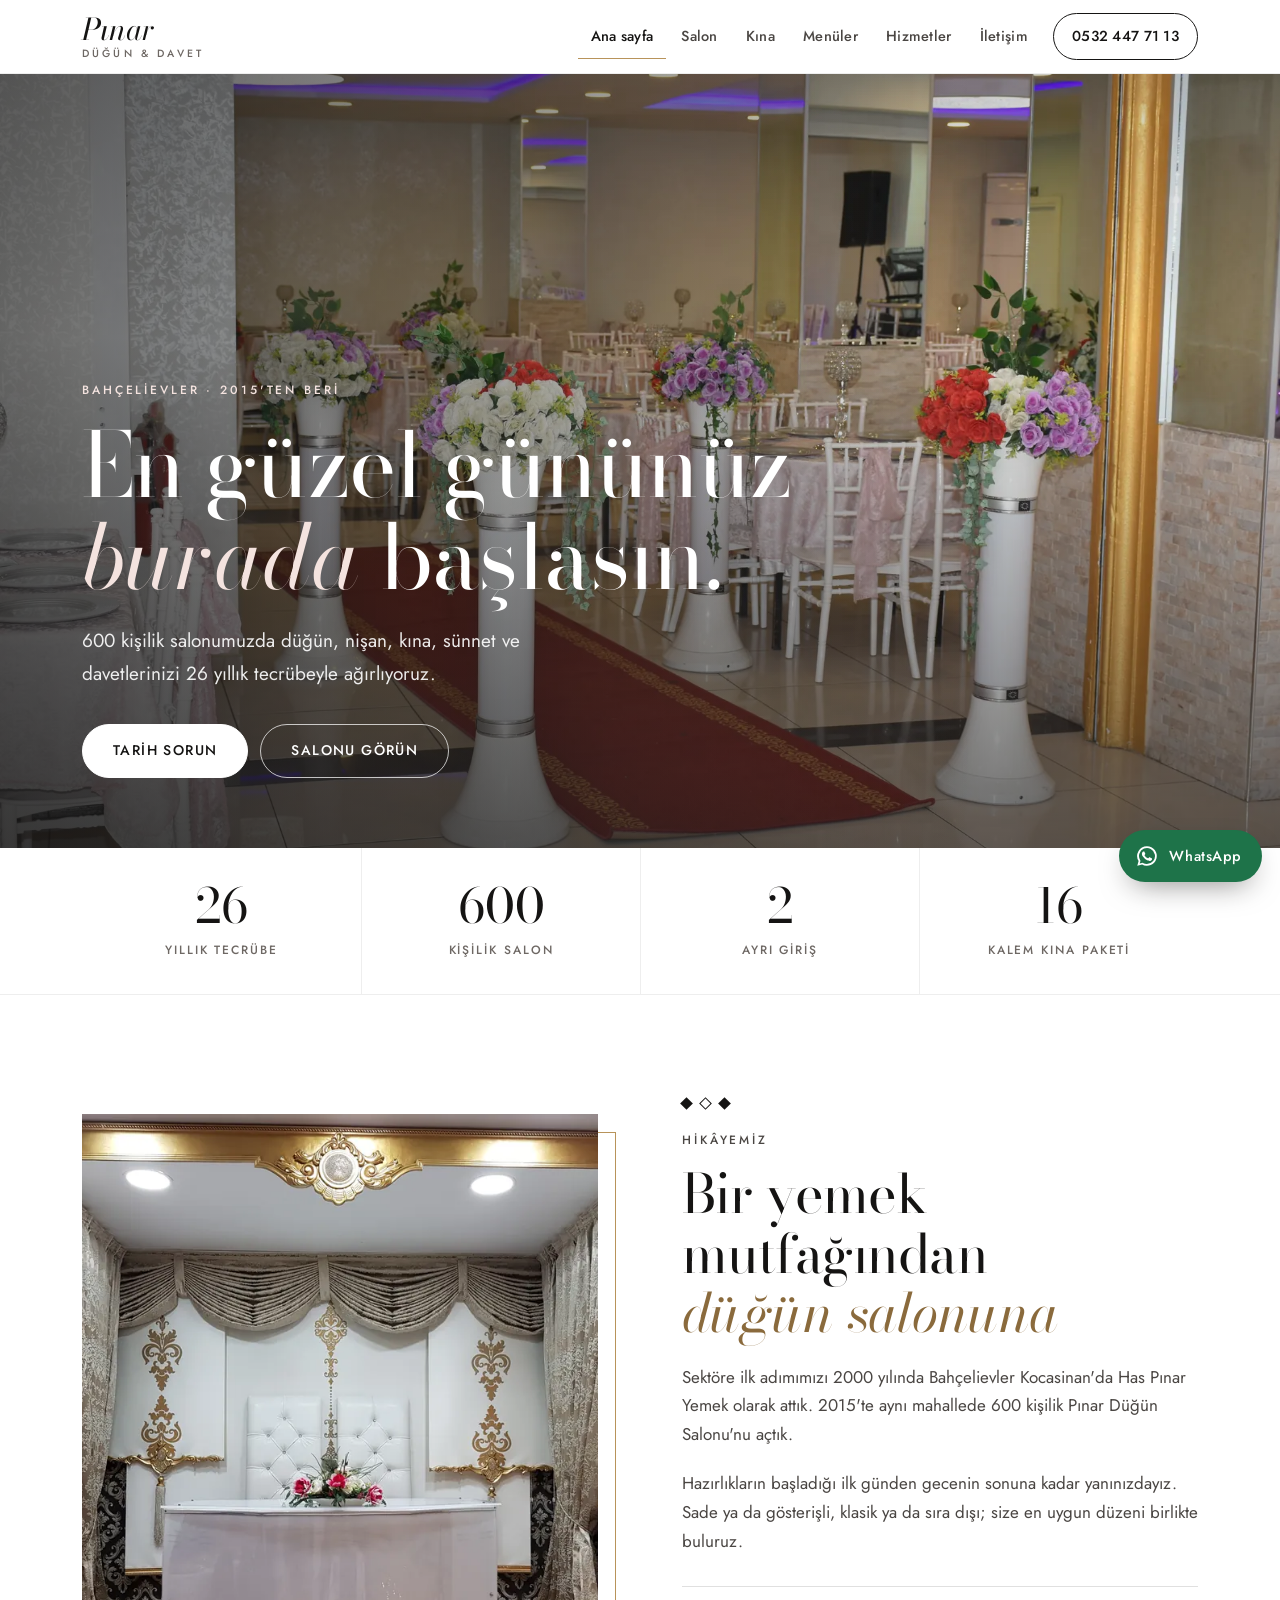
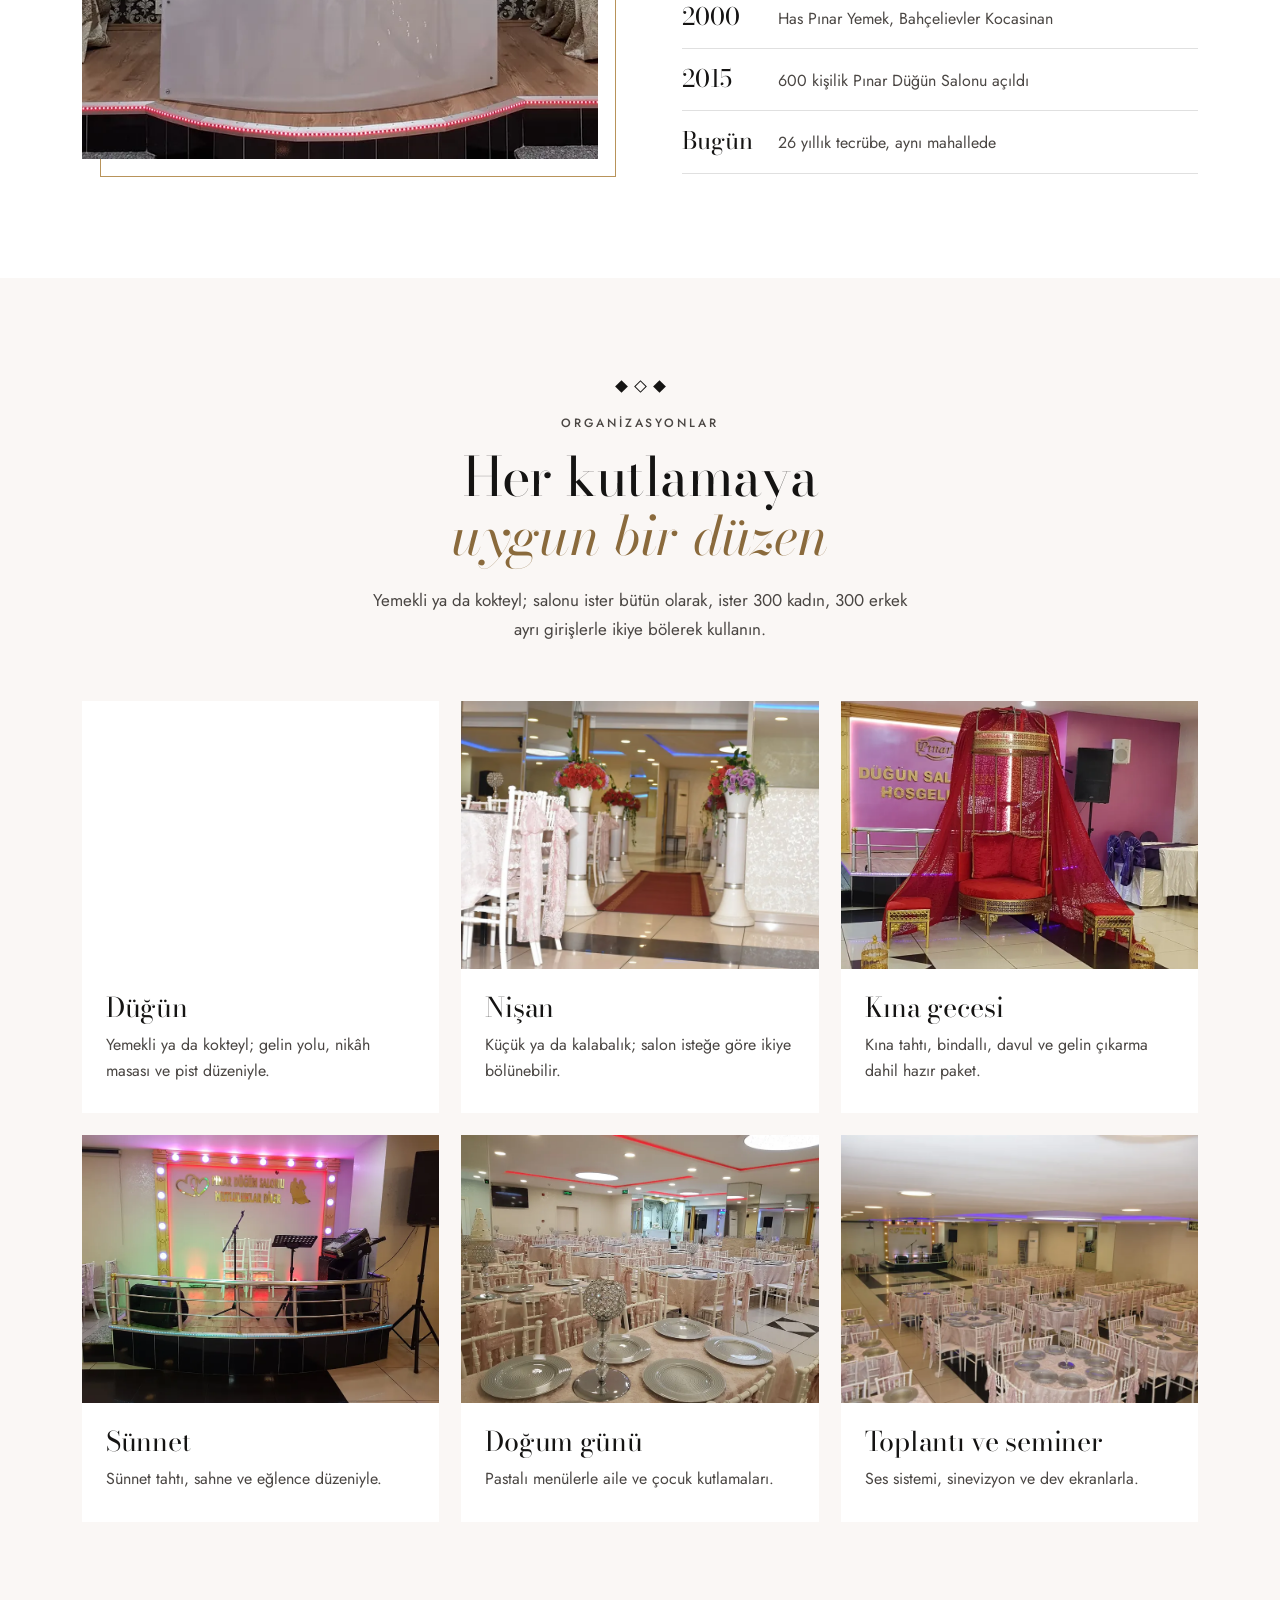
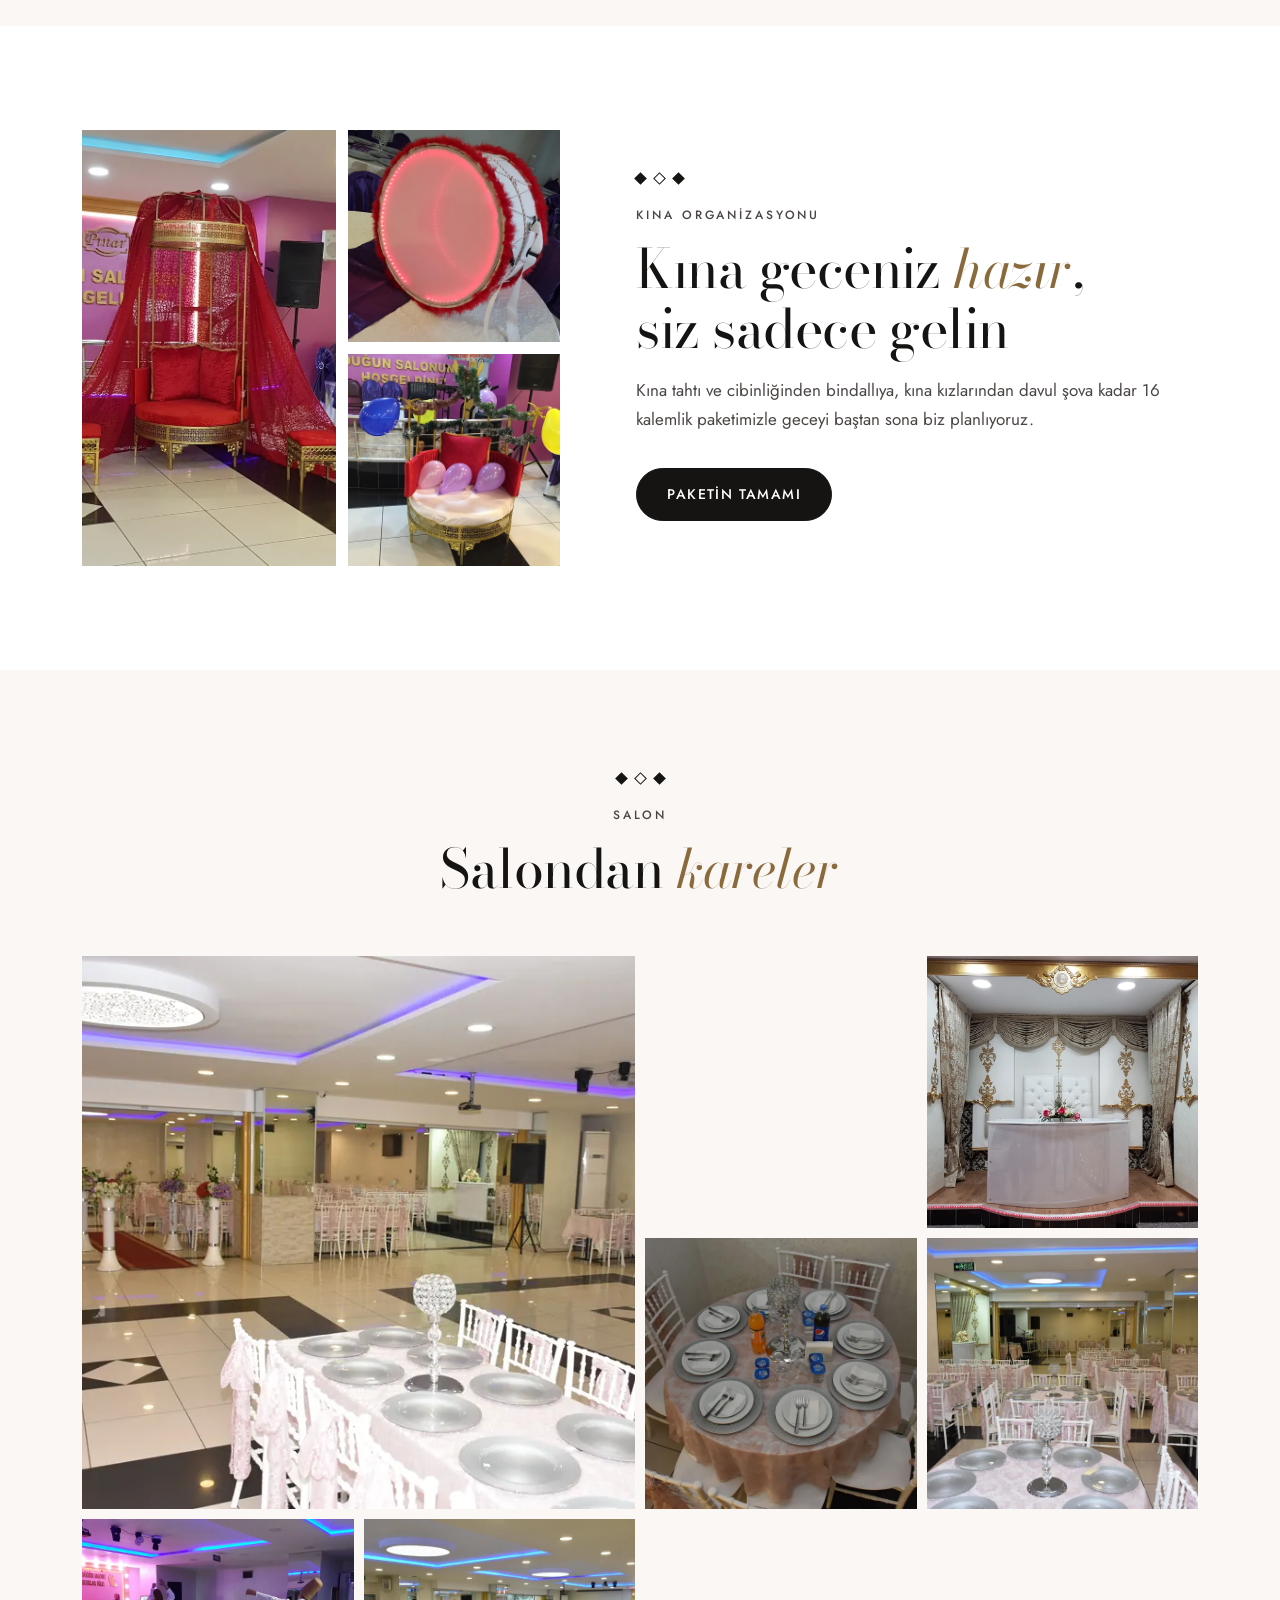
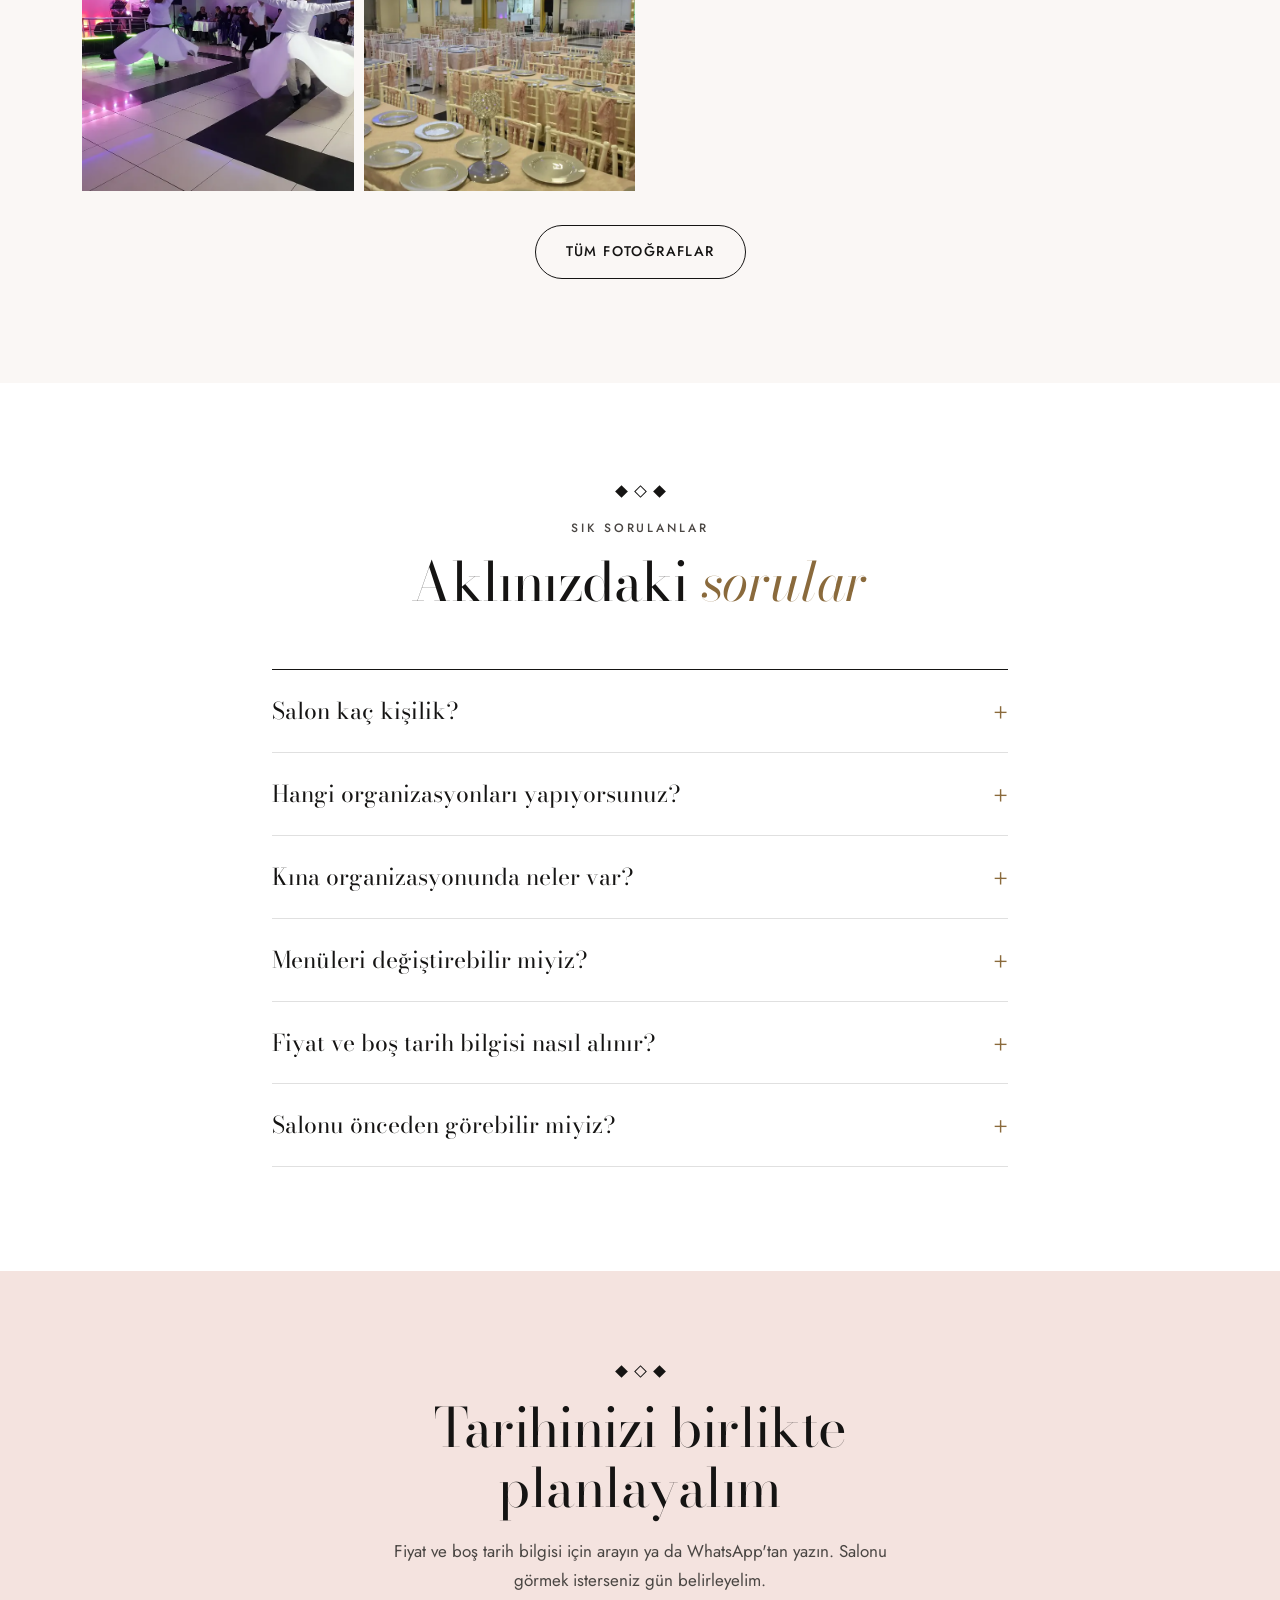
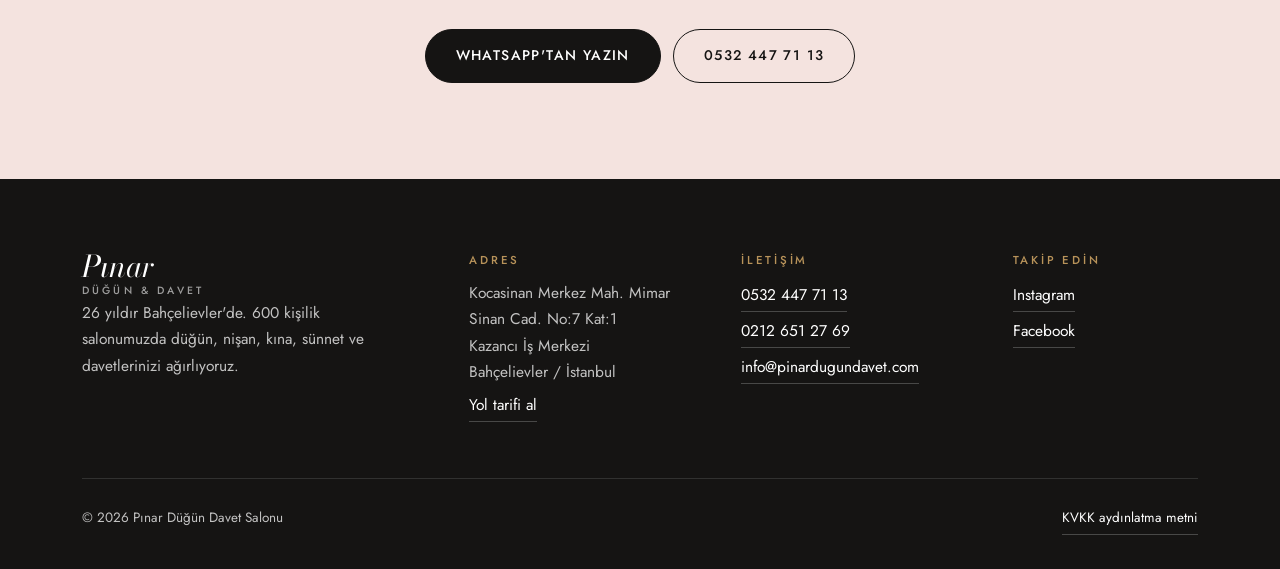
==== index.html @ fd4e66b7 "feat: Pinar Dugun Davet yeni sitesi - 7 sayfa: ana sayfa, salon, kina organizasyonu, menuler, hizmet" ====
<!doctype html>
<html lang="tr">
<head>
<meta charset="utf-8">
<meta name="viewport" content="width=device-width, initial-scale=1">
<title>Pınar Düğün Salonu | Bahçelievler Düğün, Kına ve Davet Salonu</title>
<meta name="description" content="Bahçelievler Kocasinan'da 600 kişilik düğün salonu. Düğün, nişan, kına, sünnet ve davetler için 26 yıllık tecrübe. Tel: 0532 447 71 13">
<link rel="canonical" href="https://pinardugundavet.com/">
<meta name="theme-color" content="#FFFFFF">
<meta property="og:type" content="website">
<meta property="og:locale" content="tr_TR">
<meta property="og:site_name" content="Pınar Düğün &amp; Davet">
<meta property="og:url" content="https://pinardugundavet.com/">
<meta property="og:title" content="Pınar Düğün Salonu | Bahçelievler Düğün, Kına ve Davet Salonu">
<meta property="og:description" content="Bahçelievler Kocasinan'da 600 kişilik düğün salonu. Düğün, nişan, kına, sünnet ve davetler için 26 yıllık tecrübe. Tel: 0532 447 71 13">
<meta property="og:image" content="https://pinardugundavet.com/assets/img/og.jpg">
<meta property="og:image:width" content="1200">
<meta property="og:image:height" content="630">
<meta name="twitter:card" content="summary_large_image">
<meta name="twitter:image" content="https://pinardugundavet.com/assets/img/og.jpg">
<link rel="icon" href="/favicon.svg" type="image/svg+xml">
<link rel="preconnect" href="https://fonts.googleapis.com">
<link rel="preconnect" href="https://fonts.gstatic.com" crossorigin>
<link rel="stylesheet" href="https://fonts.googleapis.com/css2?family=Bodoni+Moda:ital,opsz,wght@0,6..96,400;0,6..96,500;1,6..96,400&family=Jost:wght@400;500&display=swap">
<link rel="preload" as="image" href="/assets/img/gelin-yolu-900.webp" imagesrcset="/assets/img/gelin-yolu-900.webp 900w, /assets/img/gelin-yolu-1800.webp 1800w" imagesizes="100vw" fetchpriority="high">
<link rel="stylesheet" href="/assets/stil.css">
<script type="application/ld+json">{"@context":"https://schema.org","@type":["EventVenue","LocalBusiness"],"@id":"https://pinardugundavet.com/#mekan","name":"Pınar Düğün Davet Salonu","alternateName":"Pınar Düğün & Davet","url":"https://pinardugundavet.com/","image":"https://pinardugundavet.com/assets/img/og.jpg","telephone":"+902126512769","email":"info@pinardugundavet.com","description":"Bahçelievler Kocasinan'da 600 kişilik düğün, nişan, kına, sünnet ve davet salonu.","foundingDate":"2015","maximumAttendeeCapacity":600,"address":{"@type":"PostalAddress","streetAddress":"Kocasinan Merkez Mah. Mimar Sinan Cad. No:7 Kat:1 Kazancı İş Merkezi","addressLocality":"Bahçelievler","addressRegion":"İstanbul","addressCountry":"TR"},"hasMap":"https://www.google.com/maps/search/?api=1&query=P%C4%B1nar+D%C3%BC%C4%9F%C3%BCn+Davet+Salonu+Kocasinan+Bah%C3%A7elievler","sameAs":["https://www.instagram.com/pinardugundavet/","https://www.facebook.com/pinardugundavetsalonu/"]}</script>
<script type="application/ld+json">{"@context":"https://schema.org","@type":"FAQPage","mainEntity":[{"@type":"Question","name":"Salon kaç kişilik?","acceptedAnswer":{"@type":"Answer","text":"Salonumuz 600 kişiliktir. İsteğe göre 300 kadın, 300 erkek olmak üzere ayrı girişlerle ikiye bölünebilir."}},{"@type":"Question","name":"Hangi organizasyonları yapıyorsunuz?","acceptedAnswer":{"@type":"Answer","text":"Düğün, nişan, kına, sünnet, doğum günü, özel toplantı ve seminer. Hepsi yemekli ya da kokteyl olarak düzenlenebilir."}},{"@type":"Question","name":"Kına organizasyonunda neler var?","acceptedAnswer":{"@type":"Answer","text":"Kına tahtı ve cibinliği, gelin bindallısı, iki kına kızı, gelin çıkarma ve davul şov, arkadaş kaftanları, tef, kına tepsisi ve müzik dahil 16 kalemlik hazır bir paketimiz var."}},{"@type":"Question","name":"Menüleri değiştirebilir miyiz?","acceptedAnswer":{"@type":"Answer","text":"Evet. Yemekli ve pastalı menülerimizin yanında isteğe göre et döner, tavuk döner, karışık ızgara ve ordövr tabağı servis ediyoruz."}},{"@type":"Question","name":"Fiyat ve boş tarih bilgisi nasıl alınır?","acceptedAnswer":{"@type":"Answer","text":"Fiyat; tarihe, kişi sayısına ve menüye göre değişiyor. En doğru bilgi için bizi arayın ya da WhatsApp'tan yazın."}},{"@type":"Question","name":"Salonu önceden görebilir miyiz?","acceptedAnswer":{"@type":"Answer","text":"Elbette. Gelmeden önce arayıp gün belirlerseniz salonu ve düzeni yerinde gösteririz."}}]}</script>
</head>
<body>
<a class="atla" href="#icerik">İçeriğe geç</a>
<header class="ust">
  <div class="sar ust__ic">
    <a class="logo" href="/" aria-label="Pınar Düğün &amp; Davet ana sayfa">
      <span class="logo__ad">Pınar</span>
      <span class="logo__alt">Düğün &amp; Davet</span>
    </a>
    <button class="menu-dugme" type="button" aria-expanded="false" aria-controls="ana-menu">
      <span class="menu-dugme__cizgi" aria-hidden="true"></span><span>Menü</span>
    </button>
    <nav class="ust__menu" id="ana-menu" aria-label="Ana menü"><a href="/" aria-current="page">Ana sayfa</a><a href="/salon/">Salon</a><a href="/kina-organizasyonu/">Kına</a><a href="/menuler/">Menüler</a><a href="/hizmetler/">Hizmetler</a><a href="/iletisim/">İletişim</a>
      <a class="ust__ara" href="tel:+905324477113">0532 447 71 13</a>
    </nav>
  </div>
</header>
<main id="icerik">

<section class="kahraman">
  <div class="kahraman__gorsel"><img src="/assets/img/gelin-yolu-900.webp" srcset="/assets/img/gelin-yolu-900.webp 900w, /assets/img/gelin-yolu-1800.webp 1800w" sizes="100vw" alt="Kırmızı halı gelin yolu ve çiçekli beyaz sütunlar" loading="eager" decoding="async" fetchpriority="high"></div>
  <div class="sar kahraman__ic">
    <p class="ust-yazi">Bahçelievler · 2015'ten beri</p>
    <h1>En güzel gününüz <em>burada</em> başlasın.</h1>
    <p class="kahraman__metin">600 kişilik salonumuzda düğün, nişan, kına, sünnet ve
      davetlerinizi 26 yıllık tecrübeyle ağırlıyoruz.</p>
    <div class="eylem">
      <a class="btn btn--acik" href="https://wa.me/905324477113?text=Merhaba%2C%20salonunuz%20hakk%C4%B1nda%20bilgi%20almak%20istiyorum." target="_blank" rel="noopener">Tarih sorun</a>
      <a class="btn btn--cizgi" href="/salon/">Salonu görün</a>
    </div>
  </div>
</section>

<section class="olculer" aria-label="Kısaca salon">
  <div class="sar olculer__izgara">
    <div class="olcu"><b>26</b><span>yıllık tecrübe</span></div>
    <div class="olcu"><b>600</b><span>kişilik salon</span></div>
    <div class="olcu"><b>2</b><span>ayrı giriş</span></div>
    <div class="olcu"><b>16</b><span>kalem kına paketi</span></div>
  </div>
</section>

<section class="bolum">
  <div class="sar hikaye">
    <div class="hikaye__gorsel"><img src="/assets/img/nikah-masasi-900.webp" srcset="/assets/img/nikah-masasi-900.webp 900w, /assets/img/nikah-masasi-1800.webp 1800w" sizes="(max-width: 760px) 100vw, 50vw" alt="Beyaz ve altın detaylı nikâh masası köşesi" loading="lazy" decoding="async"></div>
    <div>
      <div class="baklava baklava--sol" aria-hidden="true"><i></i><i></i><i></i></div>
      <p class="ust-yazi">Hikâyemiz</p>
      <h2>Bir yemek mutfağından <em>düğün salonuna</em></h2>
      <p>Sektöre ilk adımımızı 2000 yılında Bahçelievler Kocasinan'da Has Pınar Yemek
        olarak attık. 2015'te aynı mahallede 600 kişilik Pınar Düğün Salonu'nu
        açtık.</p>
      <p>Hazırlıkların başladığı ilk günden gecenin sonuna kadar yanınızdayız. Sade ya da
        gösterişli, klasik ya da sıra dışı; size en uygun düzeni birlikte buluruz.</p>
      <ul class="zaman">
        <li><b>2000</b><span>Has Pınar Yemek, Bahçelievler Kocasinan</span></li>
        <li><b>2015</b><span>600 kişilik Pınar Düğün Salonu açıldı</span></li>
        <li><b>Bugün</b><span>26 yıllık tecrübe, aynı mahallede</span></li>
      </ul>
    </div>
  </div>
</section>

<section class="bolum bolum--pudra">
  <div class="sar">
    <header class="bolum__ust">
      <div class="baklava" aria-hidden="true"><i></i><i></i><i></i></div>
      <p class="ust-yazi">Organizasyonlar</p>
      <h2>Her kutlamaya <em>uygun bir düzen</em></h2>
      <p>Yemekli ya da kokteyl; salonu ister bütün olarak, ister 300 kadın, 300 erkek ayrı girişlerle ikiye bölerek kullanın.</p>
    </header>
    <div class="kartlar"><article class="kart"><div class="kart__gorsel"><img src="/assets/img/gelin-yolu-900.webp" srcset="/assets/img/gelin-yolu-900.webp 900w, /assets/img/gelin-yolu-1800.webp 1800w" sizes="(max-width: 640px) 100vw, (max-width: 1000px) 50vw, 33vw" alt="Düğün" loading="lazy" decoding="async"></div><div class="kart__ic"><h3>Düğün</h3><p>Yemekli ya da kokteyl; gelin yolu, nikâh masası ve pist düzeniyle.</p></div></article><article class="kart"><div class="kart__gorsel"><img src="/assets/img/cicekli-sutunlar-900.webp" srcset="/assets/img/cicekli-sutunlar-900.webp 900w, /assets/img/cicekli-sutunlar-1800.webp 1800w" sizes="(max-width: 640px) 100vw, (max-width: 1000px) 50vw, 33vw" alt="Nişan" loading="lazy" decoding="async"></div><div class="kart__ic"><h3>Nişan</h3><p>Küçük ya da kalabalık; salon isteğe göre ikiye bölünebilir.</p></div></article><article class="kart"><div class="kart__gorsel"><img src="/assets/img/kina-tahti-900.webp" srcset="/assets/img/kina-tahti-900.webp 900w, /assets/img/kina-tahti-1800.webp 1800w" sizes="(max-width: 640px) 100vw, (max-width: 1000px) 50vw, 33vw" alt="Kına gecesi" loading="lazy" decoding="async"></div><div class="kart__ic"><h3>Kına gecesi</h3><p>Kına tahtı, bindallı, davul ve gelin çıkarma dahil hazır paket.</p></div></article><article class="kart"><div class="kart__gorsel"><img src="/assets/img/sahne-orkestra-900.webp" srcset="/assets/img/sahne-orkestra-900.webp 900w, /assets/img/sahne-orkestra-1800.webp 1800w" sizes="(max-width: 640px) 100vw, (max-width: 1000px) 50vw, 33vw" alt="Sünnet" loading="lazy" decoding="async"></div><div class="kart__ic"><h3>Sünnet</h3><p>Sünnet tahtı, sahne ve eğlence düzeniyle.</p></div></article><article class="kart"><div class="kart__gorsel"><img src="/assets/img/kristal-susleme-900.webp" srcset="/assets/img/kristal-susleme-900.webp 900w, /assets/img/kristal-susleme-1800.webp 1800w" sizes="(max-width: 640px) 100vw, (max-width: 1000px) 50vw, 33vw" alt="Doğum günü" loading="lazy" decoding="async"></div><div class="kart__ic"><h3>Doğum günü</h3><p>Pastalı menülerle aile ve çocuk kutlamaları.</p></div></article><article class="kart"><div class="kart__gorsel"><img src="/assets/img/salon-sahne-900.webp" srcset="/assets/img/salon-sahne-900.webp 900w, /assets/img/salon-sahne-1800.webp 1800w" sizes="(max-width: 640px) 100vw, (max-width: 1000px) 50vw, 33vw" alt="Toplantı ve seminer" loading="lazy" decoding="async"></div><div class="kart__ic"><h3>Toplantı ve seminer</h3><p>Ses sistemi, sinevizyon ve dev ekranlarla.</p></div></article></div>
  </div>
</section>

<section class="bolum">
  <div class="sar vitrin">
    <div class="vitrin__gorseller"><img src="/assets/img/kina-tahti-900.webp" srcset="/assets/img/kina-tahti-900.webp 900w, /assets/img/kina-tahti-1800.webp 1800w" sizes="(max-width: 920px) 60vw, 30vw" alt="Kırmızı cibinlikli kına tahtı" loading="lazy" decoding="async"><img src="/assets/img/davul-900.webp" srcset="/assets/img/davul-900.webp 900w, /assets/img/davul-1800.webp 1800w" sizes="(max-width: 920px) 40vw, 20vw" alt="Kına gecesi davulu" loading="lazy" decoding="async"><img src="/assets/img/kina-koltuk-900.webp" srcset="/assets/img/kina-koltuk-900.webp 900w, /assets/img/kina-koltuk-1800.webp 1800w" sizes="(max-width: 920px) 40vw, 20vw" alt="Kına gecesi gelin koltuğu" loading="lazy" decoding="async"></div>
    <div>
      <div class="baklava baklava--sol" aria-hidden="true"><i></i><i></i><i></i></div>
      <p class="ust-yazi">Kına organizasyonu</p>
      <h2>Kına geceniz <em>hazır</em>, siz sadece gelin</h2>
      <p>Kına tahtı ve cibinliğinden bindallıya, kına kızlarından davul şova kadar 16 kalemlik
        paketimizle geceyi baştan sona biz planlıyoruz.</p>
      <div class="eylem"><a class="btn" href="/kina-organizasyonu/">Paketin tamamı</a></div>
    </div>
  </div>
</section>

<section class="bolum bolum--pudra">
  <div class="sar">
    <header class="bolum__ust">
      <div class="baklava" aria-hidden="true"><i></i><i></i><i></i></div>
      <p class="ust-yazi">Salon</p>
      <h2>Salondan <em>kareler</em></h2>
      
    </header>
    <div class="galeri"><a href="/assets/img/salon-genel-1800.webp" data-kutu><img src="/assets/img/salon-genel-900.webp" srcset="/assets/img/salon-genel-900.webp 900w, /assets/img/salon-genel-1800.webp 1800w" sizes="(max-width: 860px) 50vw, 25vw" alt="Salonun genel görünümü: kristal orta süslemeli masalar ve pist" loading="lazy" decoding="async"></a><a href="/assets/img/gelin-yolu-1800.webp" data-kutu><img src="/assets/img/gelin-yolu-900.webp" srcset="/assets/img/gelin-yolu-900.webp 900w, /assets/img/gelin-yolu-1800.webp 1800w" sizes="(max-width: 860px) 50vw, 25vw" alt="Kırmızı halı gelin yolu ve iki yanında çiçekli beyaz sütunlar" loading="lazy" decoding="async"></a><a href="/assets/img/nikah-masasi-1800.webp" data-kutu><img src="/assets/img/nikah-masasi-900.webp" srcset="/assets/img/nikah-masasi-900.webp 900w, /assets/img/nikah-masasi-1800.webp 1800w" sizes="(max-width: 860px) 50vw, 25vw" alt="Beyaz ve altın detaylı nikâh masası köşesi" loading="lazy" decoding="async"></a><a href="/assets/img/masa-duzeni-1800.webp" data-kutu><img src="/assets/img/masa-duzeni-900.webp" srcset="/assets/img/masa-duzeni-900.webp 900w, /assets/img/masa-duzeni-1800.webp 1800w" sizes="(max-width: 860px) 50vw, 25vw" alt="Yuvarlak masada porselen tabak ve gümüş supla düzeni" loading="lazy" decoding="async"></a><a href="/assets/img/salon-masalar-1800.webp" data-kutu><img src="/assets/img/salon-masalar-900.webp" srcset="/assets/img/salon-masalar-900.webp 900w, /assets/img/salon-masalar-1800.webp 1800w" sizes="(max-width: 860px) 50vw, 25vw" alt="Pembe örtülü masalar ve beyaz sandalyeler" loading="lazy" decoding="async"></a><a href="/assets/img/semazen-1800.webp" data-kutu><img src="/assets/img/semazen-900.webp" srcset="/assets/img/semazen-900.webp 900w, /assets/img/semazen-1800.webp 1800w" sizes="(max-width: 860px) 50vw, 25vw" alt="Pistte semazen gösterisi" loading="lazy" decoding="async"></a><a href="/assets/img/salon-pist-1800.webp" data-kutu><img src="/assets/img/salon-pist-900.webp" srcset="/assets/img/salon-pist-900.webp 900w, /assets/img/salon-pist-1800.webp 1800w" sizes="(max-width: 860px) 50vw, 25vw" alt="Siyah beyaz desenli pist zemini ve masalar" loading="lazy" decoding="async"></a></div>
    <div class="eylem eylem--orta"><a class="btn btn--cizgi" href="/salon/">Tüm fotoğraflar</a></div>
  </div>
</section>

<section class="bolum">
  <div class="sar sar--dar">
    <header class="bolum__ust">
      <div class="baklava" aria-hidden="true"><i></i><i></i><i></i></div>
      <p class="ust-yazi">Sık sorulanlar</p>
      <h2>Aklınızdaki <em>sorular</em></h2>
      
    </header>
    <div class="sss-liste"><details class="sss"><summary>Salon kaç kişilik?</summary><p>Salonumuz 600 kişiliktir. İsteğe göre 300 kadın, 300 erkek olmak üzere ayrı girişlerle ikiye bölünebilir.</p></details><details class="sss"><summary>Hangi organizasyonları yapıyorsunuz?</summary><p>Düğün, nişan, kına, sünnet, doğum günü, özel toplantı ve seminer. Hepsi yemekli ya da kokteyl olarak düzenlenebilir.</p></details><details class="sss"><summary>Kına organizasyonunda neler var?</summary><p>Kına tahtı ve cibinliği, gelin bindallısı, iki kına kızı, gelin çıkarma ve davul şov, arkadaş kaftanları, tef, kına tepsisi ve müzik dahil 16 kalemlik hazır bir paketimiz var.</p></details><details class="sss"><summary>Menüleri değiştirebilir miyiz?</summary><p>Evet. Yemekli ve pastalı menülerimizin yanında isteğe göre et döner, tavuk döner, karışık ızgara ve ordövr tabağı servis ediyoruz.</p></details><details class="sss"><summary>Fiyat ve boş tarih bilgisi nasıl alınır?</summary><p>Fiyat; tarihe, kişi sayısına ve menüye göre değişiyor. En doğru bilgi için bizi arayın ya da WhatsApp'tan yazın.</p></details><details class="sss"><summary>Salonu önceden görebilir miyiz?</summary><p>Elbette. Gelmeden önce arayıp gün belirlerseniz salonu ve düzeni yerinde gösteririz.</p></details></div>
  </div>
</section>

<section class="cta">
  <div class="sar cta__ic">
    <div class="baklava" aria-hidden="true"><i></i><i></i><i></i></div>
    <h2>Tarihinizi birlikte planlayalım</h2>
    <p>Fiyat ve boş tarih bilgisi için arayın ya da WhatsApp'tan yazın. Salonu görmek isterseniz gün belirleyelim.</p>
    <div class="eylem eylem--orta">
      <a class="btn" href="https://wa.me/905324477113?text=Merhaba%2C%20salonunuz%20hakk%C4%B1nda%20bilgi%20almak%20istiyorum." target="_blank" rel="noopener">WhatsApp'tan yazın</a>
      <a class="btn btn--cizgi" href="tel:+905324477113">0532 447 71 13</a>
    </div>
  </div>
</section>
</main>
<footer class="alt">
  <div class="sar">
    <div class="alt__izgara">
      <div>
        <p class="logo logo--alt"><span class="logo__ad">Pınar</span><span class="logo__alt">Düğün &amp; Davet</span></p>
        <p class="alt__metin">26 yıldır Bahçelievler'de. 600 kişilik salonumuzda düğün,
          nişan, kına, sünnet ve davetlerinizi ağırlıyoruz.</p>
      </div>
      <div>
        <p class="alt__baslik">Adres</p>
        <p>Kocasinan Merkez Mah. Mimar Sinan Cad. No:7 Kat:1<br>Kazancı İş Merkezi<br>Bahçelievler / İstanbul</p>
        <p><a href="https://www.google.com/maps/search/?api=1&query=P%C4%B1nar+D%C3%BC%C4%9F%C3%BCn+Davet+Salonu+Kocasinan+Bah%C3%A7elievler" target="_blank" rel="noopener">Yol tarifi al</a></p>
      </div>
      <div>
        <p class="alt__baslik">İletişim</p>
        <p><a href="tel:+905324477113">0532 447 71 13</a></p>
        <p><a href="tel:+902126512769">0212 651 27 69</a></p>
        <p><a href="mailto:info@pinardugundavet.com">info@pinardugundavet.com</a></p>
      </div>
      <div>
        <p class="alt__baslik">Takip edin</p>
        <p><a href="https://www.instagram.com/pinardugundavet/" target="_blank" rel="noopener">Instagram</a></p>
        <p><a href="https://www.facebook.com/pinardugundavetsalonu/" target="_blank" rel="noopener">Facebook</a></p>
      </div>
    </div>
    <div class="alt__satir">
      <span>&copy; <span id="yil">2026</span> Pınar Düğün Davet Salonu</span>
      <a href="/kvkk/">KVKK aydınlatma metni</a>
    </div>
  </div>
</footer>
<a class="wp" href="https://wa.me/905324477113?text=Merhaba%2C%20salonunuz%20hakk%C4%B1nda%20bilgi%20almak%20istiyorum." target="_blank" rel="noopener" aria-label="WhatsApp'tan yazın">
  <svg viewBox="0 0 24 24" aria-hidden="true"><path fill="currentColor" d="M12 2.2a9.8 9.8 0 0 0-8.4 14.9L2.3 21.8l4.8-1.3A9.8 9.8 0 1 0 12 2.2Zm0 17.8a8 8 0 0 1-4.1-1.1l-.3-.2-2.9.8.8-2.8-.2-.3A8 8 0 1 1 12 20Zm4.4-6c-.2-.1-1.4-.7-1.7-.8-.2-.1-.4-.1-.5.1l-.8.9c-.1.2-.3.2-.5.1a6.6 6.6 0 0 1-3.3-2.9c-.2-.4.2-.4.7-1.3.1-.2 0-.3 0-.4l-.8-1.8c-.2-.5-.4-.4-.5-.4h-.5a.9.9 0 0 0-.7.3 2.8 2.8 0 0 0-.9 2.1 4.9 4.9 0 0 0 1 2.6 11.2 11.2 0 0 0 4.3 3.8c1.6.7 2.2.7 3 .6a2.6 2.6 0 0 0 1.7-1.2 2.1 2.1 0 0 0 .1-1.2c0-.1-.2-.2-.4-.3Z"/></svg>
  <span>WhatsApp</span>
</a>
<script src="/assets/site.js" defer></script>
</body>
</html>
---- assets/stil.css ----
:root{
  --beyaz:#FFFFFF;
  --kirik:#FAF7F5;
  --pudra:#F4E3DF;
  --murekkep:#151413;
  --murekkep-2:#4A4643;
  --murekkep-3:#6E6864;
  --cizgi:rgba(21,20,19,.13);
  --cizgi-2:rgba(21,20,19,.07);
  --altin:#8A6A3C;
  --altin-2:#B8935A;
  --olcu:1160px;
  --dar:780px;
  --baslik:'Bodoni Moda','Didot','Bodoni MT',Georgia,serif;
  --govde:'Jost',ui-sans-serif,system-ui,'Segoe UI',sans-serif;
  --gecis:.3s cubic-bezier(.22,.61,.36,1);
}

*{box-sizing:border-box;margin:0;padding:0}
html{scroll-behavior:smooth;-webkit-text-size-adjust:100%}
@media (prefers-reduced-motion:reduce){
  html{scroll-behavior:auto}
  *,*::before,*::after{animation:none!important;transition-duration:.01ms!important}
}
body{
  background:var(--beyaz);color:var(--murekkep);
  font-family:var(--govde);font-size:17px;line-height:1.7;
  -webkit-font-smoothing:antialiased;
}
img{display:block;max-width:100%;height:auto}
:target{scroll-margin-top:96px}

.sar{max-width:var(--olcu);margin:0 auto;padding-inline:22px;width:100%}
.sar--dar{max-width:var(--dar)}

a{color:inherit;text-decoration:none;transition:color var(--gecis)}
a:focus-visible,button:focus-visible,summary:focus-visible{outline:2px solid var(--altin);outline-offset:4px;border-radius:2px}

.atla{position:absolute;left:-9999px;top:0;z-index:60;padding:12px 18px;background:var(--murekkep);color:#fff}
.atla:focus{left:10px;top:10px}

/* ---------- baslik dili ---------- */
.ust-yazi{font-size:12px;font-weight:500;letter-spacing:.24em;text-transform:uppercase;color:var(--altin)}
h1,h2,h3{font-family:var(--baslik);font-weight:400;letter-spacing:-.01em;line-height:1.1;text-wrap:balance}
h1{font-size:clamp(42px,7vw,90px);line-height:1.03}
h2{font-size:clamp(32px,4.5vw,54px)}
h3{font-size:clamp(22px,2.4vw,28px)}
h1 em,h2 em{font-style:italic;color:var(--altin)}

/* ---------- baklava motifi (salonun zemininden) ---------- */
.baklava{display:flex;justify-content:center;gap:10px;margin-bottom:22px}
.baklava i{width:9px;height:9px;transform:rotate(45deg);background:var(--murekkep)}
.baklava i:nth-child(2){background:transparent;border:1px solid var(--murekkep)}
.baklava--sol{justify-content:flex-start}

/* ---------- ust ---------- */
.ust{position:sticky;top:0;z-index:50;background:rgba(255,255,255,.95);backdrop-filter:blur(10px);border-bottom:1px solid var(--cizgi-2)}
.ust__ic{display:flex;align-items:center;justify-content:space-between;gap:18px;padding-block:13px}
.logo{display:flex;flex-direction:column;line-height:1}
.logo__ad{font-family:var(--baslik);font-size:30px;font-style:italic;letter-spacing:-.01em}
.logo__alt{font-size:10.5px;font-weight:500;letter-spacing:.3em;text-transform:uppercase;color:var(--murekkep-3);margin-top:5px}
.ust__menu{display:flex;align-items:center;gap:2px}
.ust__menu a{font-size:14.5px;font-weight:500;letter-spacing:.02em;color:var(--murekkep-2);padding:10px 13px;min-height:44px;display:inline-flex;align-items:center}
.ust__menu a:hover{color:var(--murekkep)}
.ust__menu a[aria-current="page"]{color:var(--murekkep);box-shadow:inset 0 -1px 0 var(--altin-2)}
.ust__menu .ust__ara{margin-left:10px;border:1px solid var(--murekkep);color:var(--murekkep);padding-inline:18px;border-radius:999px;transition:background var(--gecis),color var(--gecis)}
.ust__menu .ust__ara:hover{background:var(--murekkep);color:#fff}

.menu-dugme{display:none;align-items:center;gap:10px;background:none;border:1px solid var(--cizgi);border-radius:999px;padding:0 16px;min-height:44px;font:500 13px var(--govde);letter-spacing:.14em;text-transform:uppercase;color:var(--murekkep);cursor:pointer}
.menu-dugme__cizgi,.menu-dugme__cizgi::before,.menu-dugme__cizgi::after{display:block;width:16px;height:1px;background:currentColor;transition:transform var(--gecis)}
.menu-dugme__cizgi{position:relative}
.menu-dugme__cizgi::before,.menu-dugme__cizgi::after{content:"";position:absolute;left:0}
.menu-dugme__cizgi::before{top:-5px}.menu-dugme__cizgi::after{top:5px}
.menu-dugme[aria-expanded="true"] .menu-dugme__cizgi{background:transparent}
.menu-dugme[aria-expanded="true"] .menu-dugme__cizgi::before{transform:translateY(5px) rotate(45deg)}
.menu-dugme[aria-expanded="true"] .menu-dugme__cizgi::after{transform:translateY(-5px) rotate(-45deg)}
@media (max-width:1000px){
  .menu-dugme{display:inline-flex}
  .ust__ic{flex-wrap:wrap}
  .ust__menu{display:none;order:3;width:100%;flex-direction:column;align-items:stretch;gap:0;padding-top:6px;border-top:1px solid var(--cizgi-2);margin-top:12px}
  .ust__menu.acik{display:flex}
  .ust__menu a{min-height:52px;font-size:16px;border-bottom:1px solid var(--cizgi-2)}
  .ust__menu .ust__ara{margin:14px 0 8px;justify-content:center}
}

/* ---------- butonlar ---------- */
.eylem{display:flex;flex-wrap:wrap;gap:12px;margin-top:34px}
.eylem--orta{justify-content:center}
.btn{display:inline-flex;align-items:center;justify-content:center;min-height:52px;padding:14px 30px;border-radius:999px;background:var(--murekkep);color:#fff;border:1px solid var(--murekkep);font-size:14px;font-weight:500;letter-spacing:.1em;text-transform:uppercase;transition:background var(--gecis),color var(--gecis),border-color var(--gecis)}
.btn:hover{background:var(--altin);border-color:var(--altin);color:#fff}
.btn--cizgi{background:transparent;color:var(--murekkep)}
.btn--cizgi:hover{background:var(--murekkep);color:#fff;border-color:var(--murekkep)}
.btn--acik{background:#fff;color:var(--murekkep);border-color:#fff}
.btn--acik:hover{background:var(--pudra);border-color:var(--pudra);color:var(--murekkep)}

/* ---------- kahraman ---------- */
.kahraman{position:relative;min-height:min(86vh,840px);display:flex;align-items:flex-end;color:#fff;overflow:hidden;background:var(--murekkep)}
.kahraman__gorsel{position:absolute;inset:0}
.kahraman__gorsel img{width:100%;height:100%;object-fit:cover;object-position:50% 58%}
.kahraman::after{content:"";position:absolute;inset:0;background:linear-gradient(90deg,rgba(21,20,19,.62) 0%,rgba(21,20,19,.28) 48%,rgba(21,20,19,0) 76%),linear-gradient(180deg,rgba(21,20,19,.22) 0%,rgba(21,20,19,0) 34%,rgba(21,20,19,.6) 100%)}
@media (max-width:760px){.kahraman::after{background:linear-gradient(180deg,rgba(21,20,19,.3) 0%,rgba(21,20,19,.25) 40%,rgba(21,20,19,.8) 100%)}}
.kahraman__ic{position:relative;z-index:2;padding-block:120px 70px}
.kahraman .ust-yazi{color:var(--pudra)}
.kahraman h1{margin-top:18px;max-width:14ch}
.kahraman h1 em{color:var(--pudra)}
.kahraman__metin{margin-top:22px;font-size:clamp(17px,1.5vw,19px);max-width:46ch;color:rgba(255,255,255,.9)}
.kahraman .btn--cizgi{color:#fff;border-color:rgba(255,255,255,.72)}
.kahraman .btn--cizgi:hover{background:#fff;color:var(--murekkep);border-color:#fff}

/* ---------- olcu seridi ---------- */
.olculer{border-bottom:1px solid var(--cizgi-2)}
.olculer__izgara{display:grid;grid-template-columns:repeat(2,1fr)}
@media (min-width:860px){.olculer__izgara{grid-template-columns:repeat(4,1fr)}}
.olcu{padding:34px 18px;text-align:center}
.olcu+.olcu{border-left:1px solid var(--cizgi-2)}
@media (max-width:859px){
  .olcu:nth-child(3){border-left:0}
  .olcu:nth-child(-n+2){border-bottom:1px solid var(--cizgi-2)}
}
.olcu b{display:block;font-family:var(--baslik);font-size:clamp(34px,4vw,48px);font-weight:400;line-height:1;font-variant-numeric:lining-nums}
.olcu span{display:block;margin-top:10px;font-size:12px;font-weight:500;letter-spacing:.16em;text-transform:uppercase;color:var(--murekkep-3)}

/* ---------- bolum ---------- */
.bolum{padding-block:104px}
.bolum--ust-yok{padding-top:0}
.bolum--pudra{background:var(--kirik)}
.bolum__ust{text-align:center;max-width:680px;margin:0 auto 58px}
.bolum__ust h2{margin-top:14px}
.bolum__ust p{margin:20px auto 0;color:var(--murekkep-2);max-width:54ch}

/* ---------- hikaye ---------- */
.hikaye{display:grid;gap:52px;align-items:center;grid-template-columns:1fr}
@media (min-width:900px){.hikaye{grid-template-columns:1fr 1fr;gap:84px}}
.hikaye__gorsel{position:relative;isolation:isolate}
.hikaye__gorsel img{width:100%;aspect-ratio:4/5;object-fit:cover}
.hikaye__gorsel::after{content:"";position:absolute;inset:18px -18px -18px 18px;border:1px solid var(--altin-2);z-index:-1}
@media (max-width:899px){.hikaye__gorsel::after{inset:12px -10px -12px 10px}}
.hikaye h2{margin-top:14px}
.hikaye p{margin-top:20px;color:var(--murekkep-2)}

.zaman{list-style:none;margin-top:30px;border-top:1px solid var(--cizgi)}
.zaman li{display:grid;grid-template-columns:78px 1fr;gap:18px;padding-block:16px;border-bottom:1px solid var(--cizgi)}
.zaman b{font-family:var(--baslik);font-size:24px;font-weight:400;line-height:1.15}
.zaman span{color:var(--murekkep-2);font-size:16px;padding-top:2px}

/* ---------- organizasyon kartlari ---------- */
.kartlar{display:grid;gap:22px;grid-template-columns:1fr}
@media (min-width:640px){.kartlar{grid-template-columns:repeat(2,1fr)}}
@media (min-width:1000px){.kartlar{grid-template-columns:repeat(3,1fr)}}
.kart{display:flex;flex-direction:column;background:var(--beyaz)}
.kart__gorsel{overflow:hidden}
.kart__gorsel img{width:100%;aspect-ratio:4/3;object-fit:cover;transition:transform .8s cubic-bezier(.22,.61,.36,1)}
.kart:hover .kart__gorsel img{transform:scale(1.04)}
.kart__ic{padding:24px 24px 30px}
.kart h3{font-size:27px}
.kart p{margin-top:9px;color:var(--murekkep-2);font-size:16px;line-height:1.6}

/* ---------- galeri ---------- */
.galeri{display:grid;gap:10px;grid-template-columns:repeat(2,1fr)}
@media (min-width:860px){.galeri{grid-template-columns:repeat(4,1fr)}}
.galeri a{position:relative;display:block;overflow:hidden;background:var(--kirik)}
.galeri img{width:100%;height:100%;aspect-ratio:1;object-fit:cover;transition:transform .8s cubic-bezier(.22,.61,.36,1)}
.galeri a:hover img{transform:scale(1.05)}
.galeri a:first-child{grid-column:span 2;grid-row:span 2}
.galeri a:first-child img{aspect-ratio:auto}

/* ---------- isik kutusu ---------- */
.kutu{position:fixed;inset:0;z-index:80;background:rgba(21,20,19,.95);display:flex;align-items:center;justify-content:center;padding:64px 16px}
.kutu[hidden]{display:none}
.kutu figure{margin:0;display:flex;flex-direction:column;align-items:center}
.kutu img{max-height:80vh;max-width:min(1400px,100%);object-fit:contain}
.kutu figcaption{margin-top:16px;text-align:center;color:rgba(255,255,255,.82);font-size:14px;max-width:60ch}
.kutu button{position:absolute;background:none;border:1px solid rgba(255,255,255,.35);color:#fff;width:48px;height:48px;border-radius:999px;font-size:22px;line-height:1;cursor:pointer;transition:border-color var(--gecis),background var(--gecis)}
.kutu button:hover{border-color:#fff;background:rgba(255,255,255,.08)}
.kutu__kapat{top:14px;right:14px}
.kutu__onceki{left:14px;top:50%;transform:translateY(-50%)}
.kutu__sonraki{right:14px;top:50%;transform:translateY(-50%)}

/* ---------- liste ---------- */
.hizmet-izgara{display:grid;gap:46px 56px;grid-template-columns:1fr}
@media (min-width:760px){.hizmet-izgara{grid-template-columns:repeat(2,1fr)}}
@media (min-width:1060px){.hizmet-izgara{grid-template-columns:repeat(3,1fr)}}
.hizmet-grup h3{font-size:24px;padding-bottom:14px;border-bottom:1px solid var(--murekkep)}
.liste{list-style:none;margin-top:6px}
.liste li{position:relative;padding:11px 0 11px 22px;border-bottom:1px solid var(--cizgi-2);color:var(--murekkep-2);font-size:16px;line-height:1.5}
.liste li::before{content:"";position:absolute;left:1px;top:19px;width:6px;height:6px;transform:rotate(45deg);background:var(--altin-2)}
.liste--iki{columns:2;column-gap:48px;margin-top:22px}
.liste--iki li{break-inside:avoid}
@media (max-width:680px){.liste--iki{columns:1}}

/* ---------- menuler ---------- */
.menuler{display:grid;gap:22px;grid-template-columns:1fr}
@media (min-width:760px){.menuler{grid-template-columns:repeat(2,1fr)}}
@media (min-width:1080px){.menuler{grid-template-columns:repeat(3,1fr)}}
.menu{background:var(--beyaz);border:1px solid var(--cizgi);padding:38px 30px 32px;text-align:center;display:flex;flex-direction:column}
.menu__tur{font-size:11.5px;font-weight:500;letter-spacing:.24em;text-transform:uppercase;color:var(--altin)}
.menu h3{margin-top:12px;font-size:28px}
.menu ul{list-style:none;margin-top:22px;padding-top:20px;border-top:1px solid var(--cizgi-2)}
.menu li{padding-block:6px;color:var(--murekkep-2);font-size:16px}
.menu__not{margin-top:auto;padding-top:20px;font-size:14px;font-style:italic;color:var(--murekkep-3)}
.ekler{margin-top:44px;text-align:center;color:var(--murekkep-2)}
.ekler p+p{margin-top:6px}

/* ---------- kina vitrini ---------- */
.vitrin{display:grid;gap:52px;grid-template-columns:1fr;align-items:center}
@media (min-width:920px){.vitrin{grid-template-columns:.92fr 1.08fr;gap:76px}}
.vitrin__gorseller{display:grid;gap:12px;grid-template-columns:1.2fr 1fr;grid-template-rows:1fr 1fr}
.vitrin__gorseller img{width:100%;height:100%;object-fit:cover}
.vitrin__gorseller img:first-child{grid-row:span 2;aspect-ratio:3/4}
.vitrin__gorseller img:not(:first-child){aspect-ratio:1}
.vitrin h2{margin-top:14px}
.vitrin p{margin-top:18px;color:var(--murekkep-2)}

/* ---------- sss ---------- */
.sss-liste{border-top:1px solid var(--murekkep)}
.sss{border-bottom:1px solid var(--cizgi)}
.sss summary{list-style:none;cursor:pointer;display:flex;justify-content:space-between;align-items:center;gap:20px;padding-block:24px;min-height:56px;font-family:var(--baslik);font-size:clamp(19px,2vw,23px);line-height:1.3;transition:color var(--gecis)}
.sss summary::-webkit-details-marker{display:none}
.sss summary::after{content:"+";font-family:var(--govde);font-size:26px;font-weight:300;color:var(--altin);flex:none;transition:transform var(--gecis)}
.sss[open] summary::after{transform:rotate(45deg)}
.sss summary:hover{color:var(--altin)}
.sss p{padding-bottom:26px;color:var(--murekkep-2);max-width:62ch}

/* ---------- iletisim ---------- */
.iletisim{display:grid;gap:52px;grid-template-columns:1fr}
@media (min-width:900px){.iletisim{grid-template-columns:1fr 1.15fr;gap:64px}}
.iletisim__blok{padding-block:22px;border-bottom:1px solid var(--cizgi)}
.iletisim__blok:first-child{border-top:1px solid var(--murekkep)}
.iletisim__etiket{font-size:12px;font-weight:500;letter-spacing:.22em;text-transform:uppercase;color:var(--altin);margin-bottom:6px}
.iletisim__blok a{display:inline-flex;align-items:center;min-height:40px;font-family:var(--baslik);font-size:25px}
.iletisim__blok a:hover{color:var(--altin)}
.iletisim__blok address{font-style:normal;font-size:18px;line-height:1.6}
.harita{width:100%;aspect-ratio:4/3;border:0;background:var(--kirik)}

/* ---------- ic sayfa ---------- */
.kirinti{list-style:none;display:flex;flex-wrap:wrap;gap:4px 10px;font-size:13px;letter-spacing:.06em;color:var(--murekkep-3);padding-top:28px}
.kirinti li{display:inline-flex;align-items:center;min-height:28px}
.kirinti li+li::before{content:"";width:5px;height:5px;transform:rotate(45deg);background:var(--altin-2);margin-right:10px}
.kirinti a:hover{color:var(--murekkep)}
.ic-baslik{padding-block:34px 70px;text-align:center}
.ic-baslik h1{font-size:clamp(40px,6vw,74px);margin-top:16px}
.ic-baslik p:not(.ust-yazi){margin:22px auto 0;color:var(--murekkep-2);max-width:56ch;font-size:18px}
.ic-gorsel{margin-bottom:96px}
.ic-gorsel img{width:100%;height:min(64vh,600px);object-fit:cover}
.yasal p+p{margin-top:16px}
.yasal{color:var(--murekkep-2)}
.yasal a{border-bottom:1px solid var(--cizgi)}

/* ---------- cta ---------- */
.cta{background:var(--pudra);padding-block:96px;text-align:center}
.cta h2{max-width:18ch;margin:0 auto}
.cta p{margin:20px auto 0;max-width:52ch;color:var(--murekkep-2)}

/* ---------- alt ---------- */
.alt{background:var(--murekkep);color:rgba(255,255,255,.74);padding-block:72px 34px;font-size:15.5px}
.alt a{color:#fff;display:inline-flex;align-items:center;min-height:32px;border-bottom:1px solid rgba(255,255,255,.22);transition:border-color var(--gecis)}
.alt a:hover{border-color:#fff}
.alt__izgara{display:grid;gap:40px;grid-template-columns:1fr}
@media (min-width:680px){.alt__izgara{grid-template-columns:repeat(2,1fr)}}
@media (min-width:1000px){.alt__izgara{grid-template-columns:1.5fr 1fr 1fr .8fr}}
.logo--alt .logo__ad{color:#fff}
.logo--alt .logo__alt{color:rgba(255,255,255,.58)}
.alt__metin{margin-top:18px;max-width:34ch;line-height:1.7}
.alt__baslik{font-size:11.5px;font-weight:500;letter-spacing:.24em;text-transform:uppercase;color:var(--altin-2);margin-bottom:10px}
.alt__izgara p+p{margin-top:4px}
.alt__satir{display:flex;flex-wrap:wrap;gap:10px 24px;justify-content:space-between;align-items:center;margin-top:56px;padding-top:24px;border-top:1px solid rgba(255,255,255,.12);font-size:13.5px}

/* ---------- whatsapp ---------- */
.wp{position:fixed;right:18px;bottom:18px;z-index:45;display:inline-flex;align-items:center;gap:10px;min-height:52px;padding:0 20px 0 16px;border-radius:999px;background:#1E7349;color:#fff;font-size:14.5px;font-weight:500;letter-spacing:.04em;box-shadow:0 12px 30px -12px rgba(21,20,19,.55);transition:transform var(--gecis),background var(--gecis)}
.wp:hover{transform:translateY(-2px);background:#185F3C}
.wp svg{width:24px;height:24px}
@media (max-width:560px){.wp span{display:none}.wp{padding:0;width:56px;justify-content:center}}

@media (max-width:640px){
  body{font-size:16px}
  .bolum{padding-block:72px}
  .bolum__ust{margin-bottom:42px}
  .kahraman__ic{padding-block:100px 54px}
  .cta{padding-block:72px}
  .ic-gorsel{margin-bottom:64px}
  .menu{padding:32px 22px 28px}
}
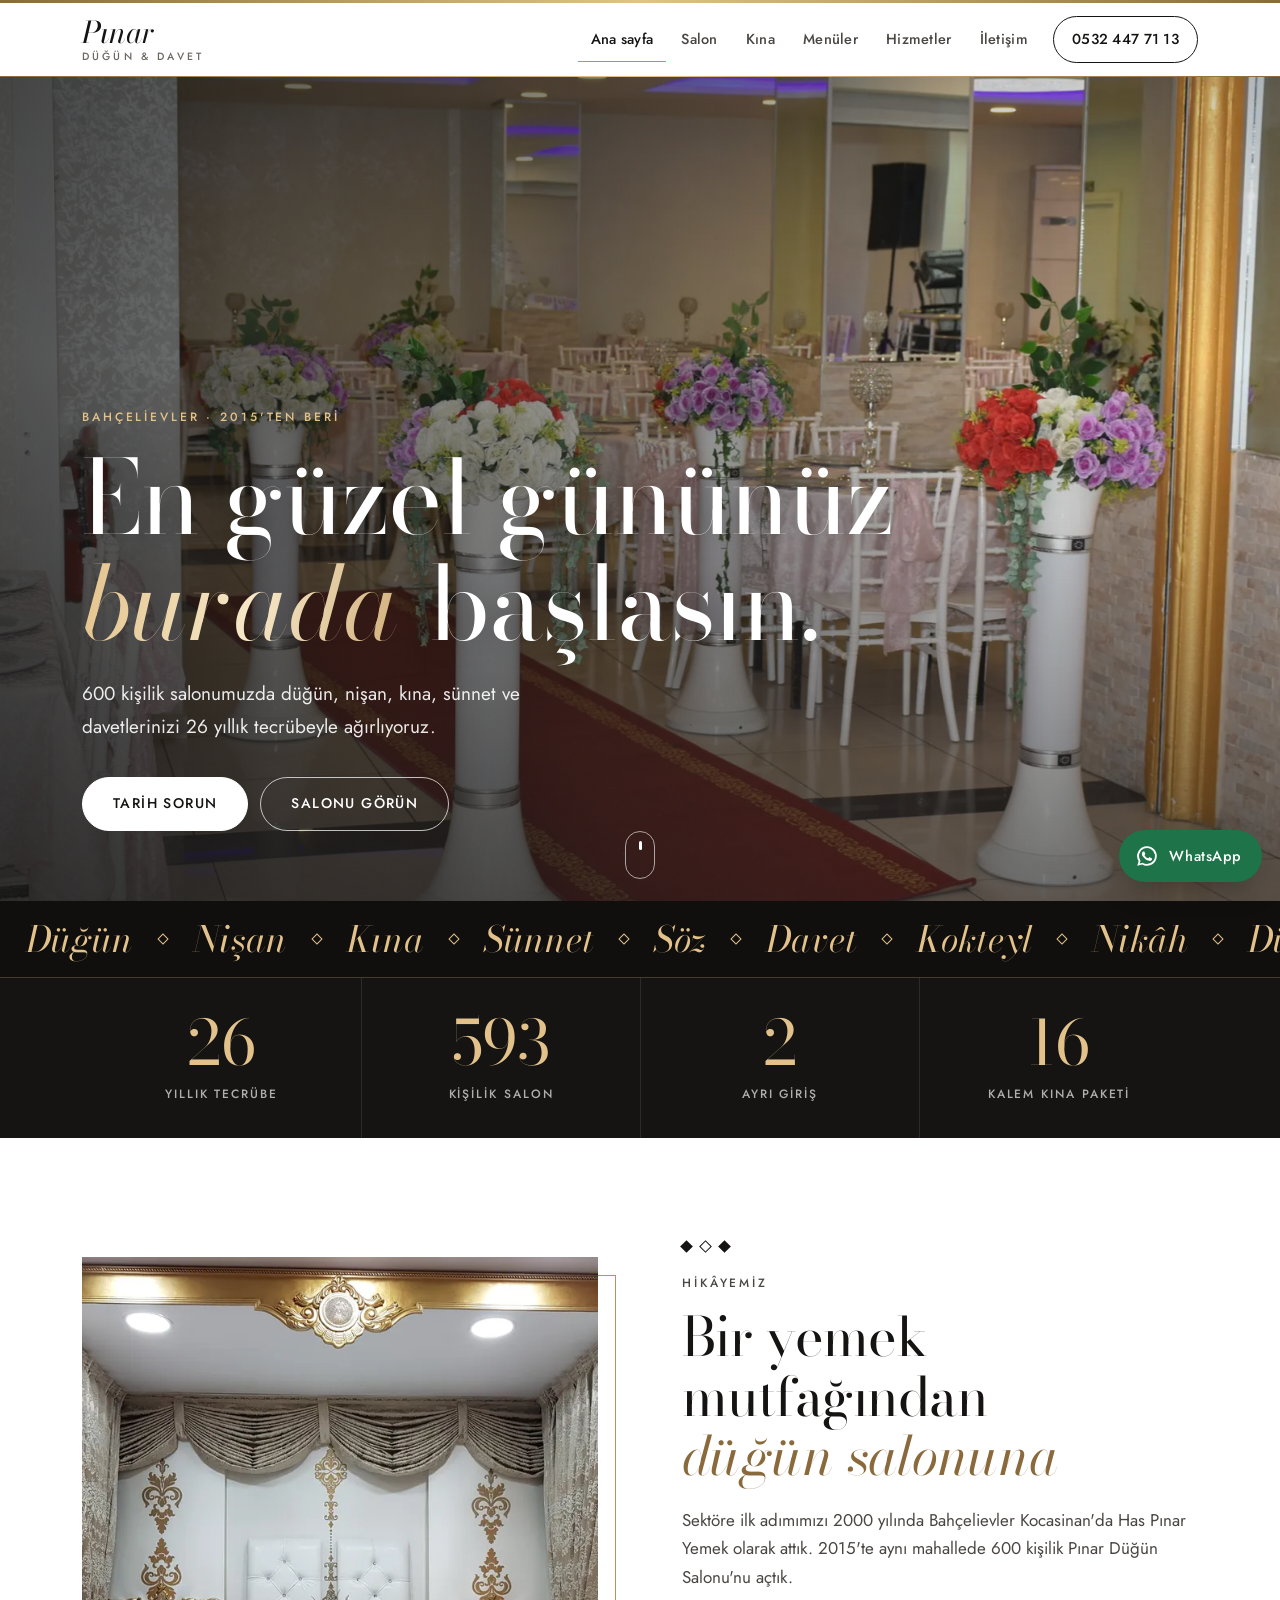
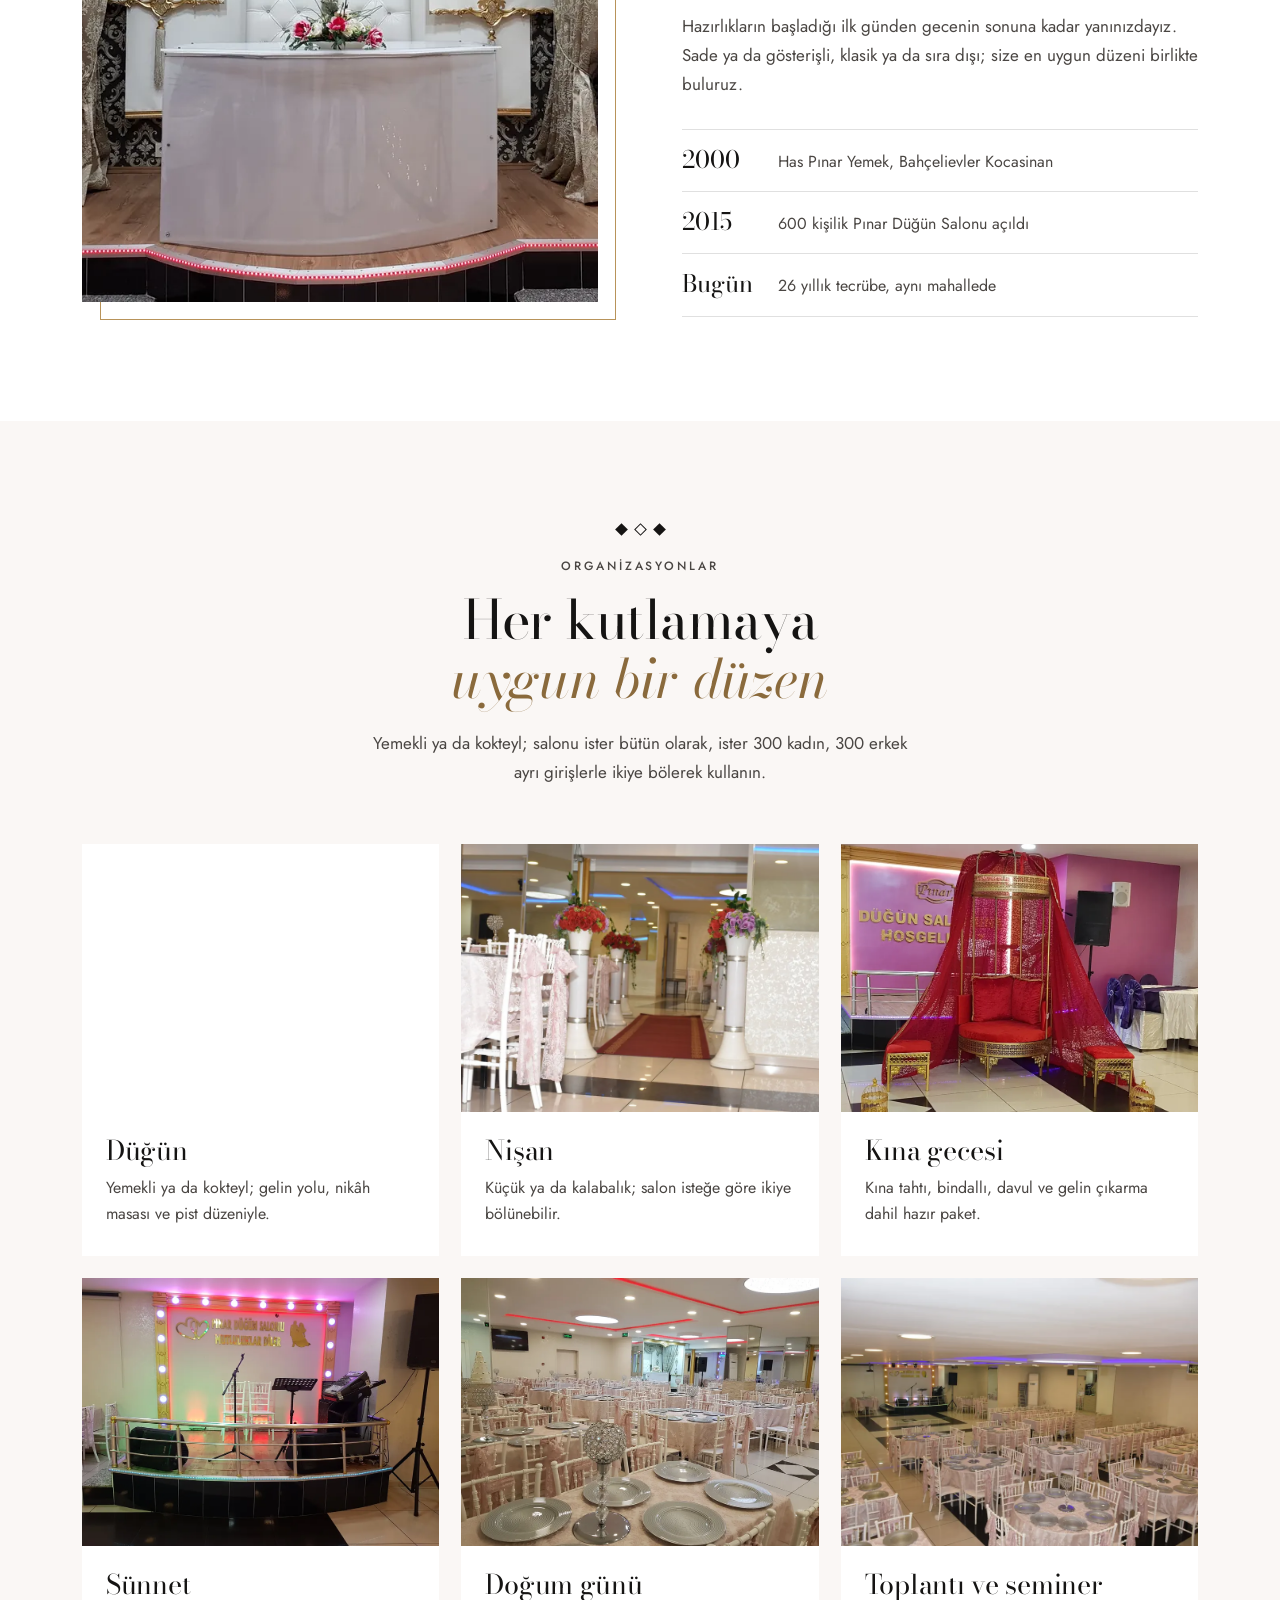
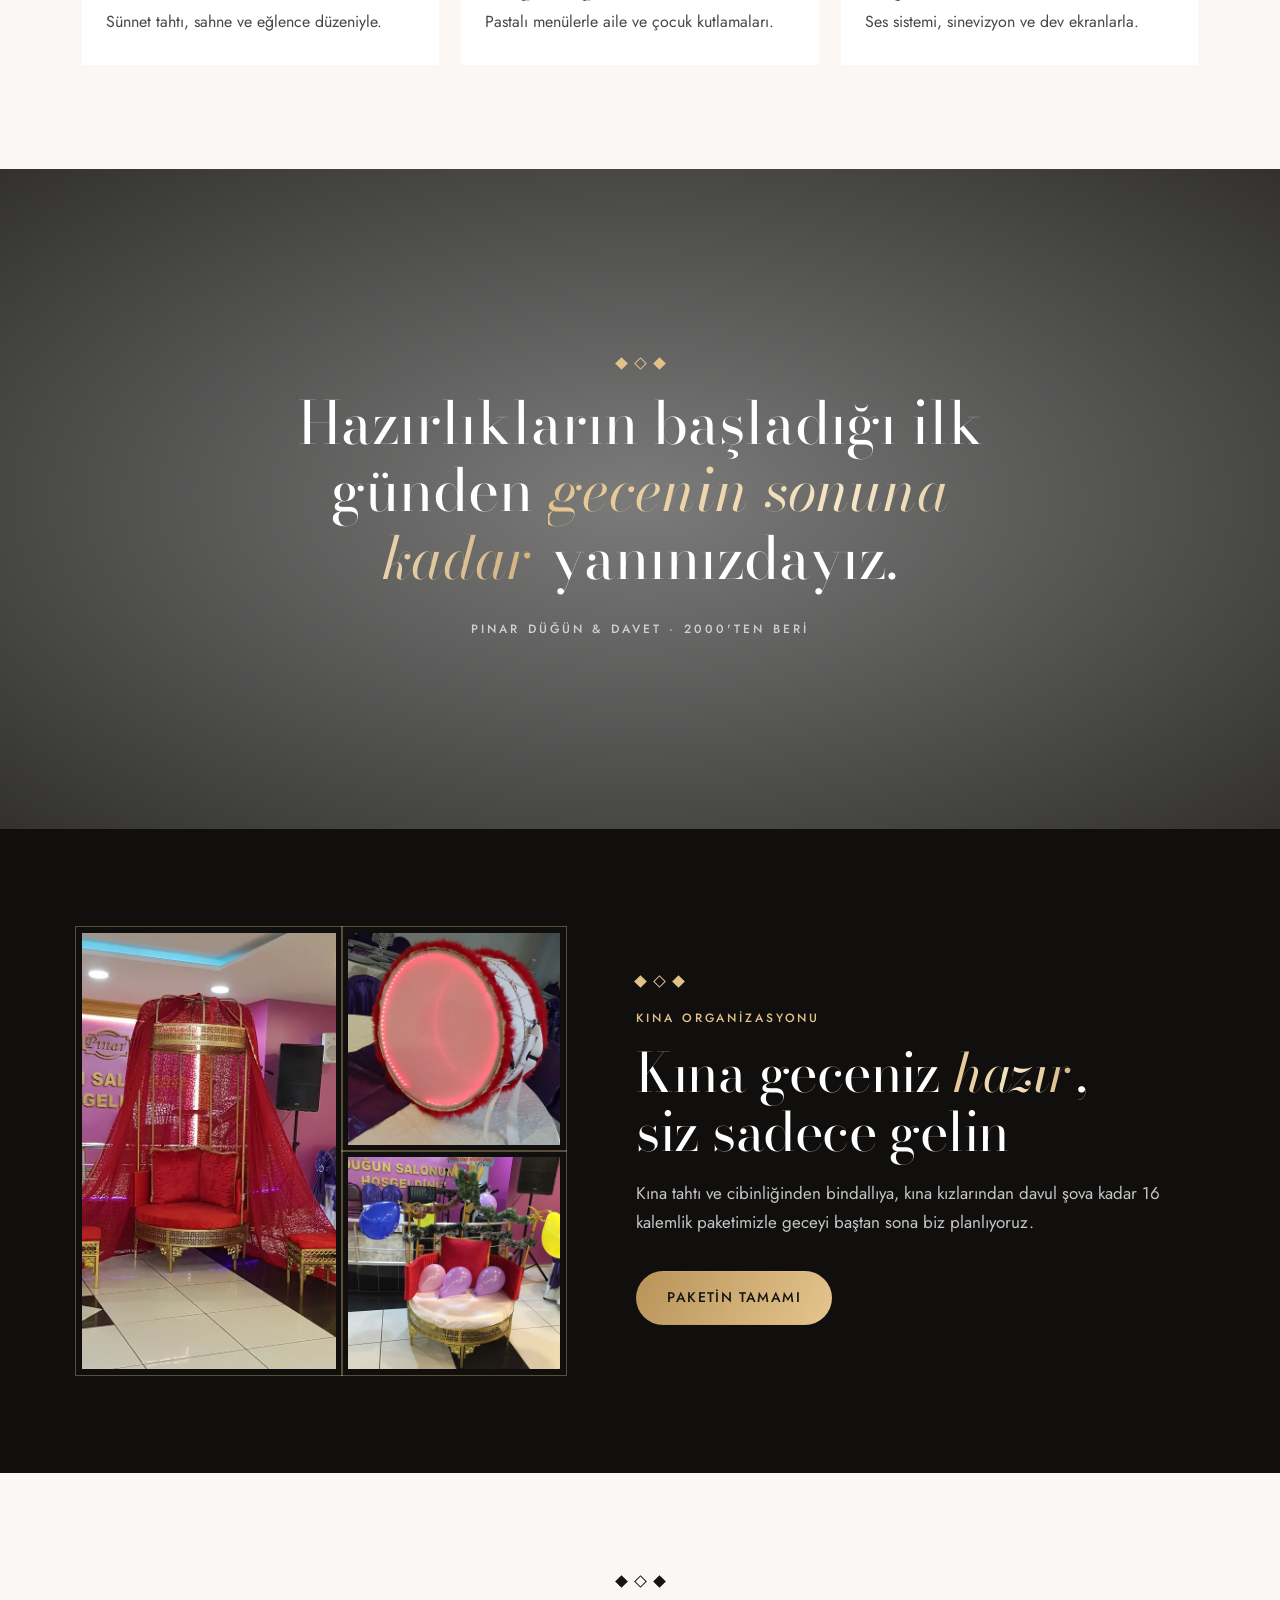
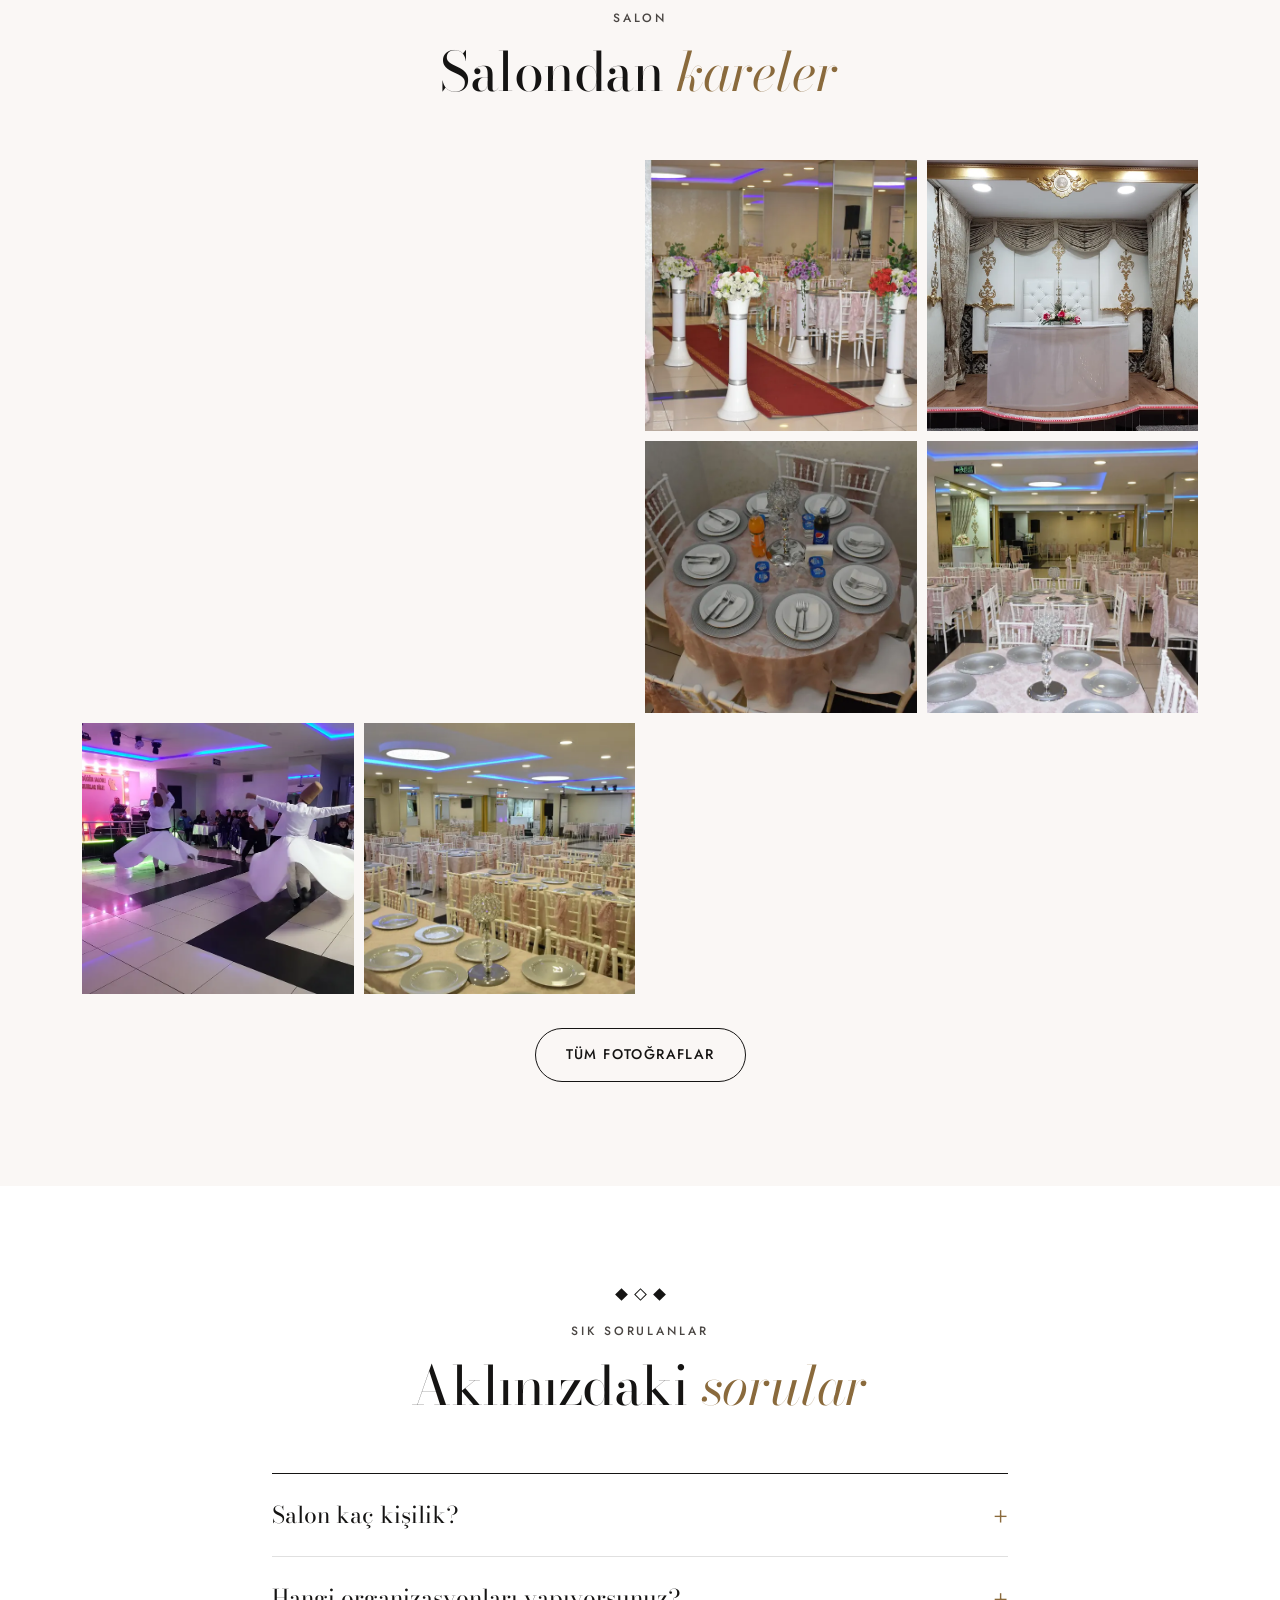
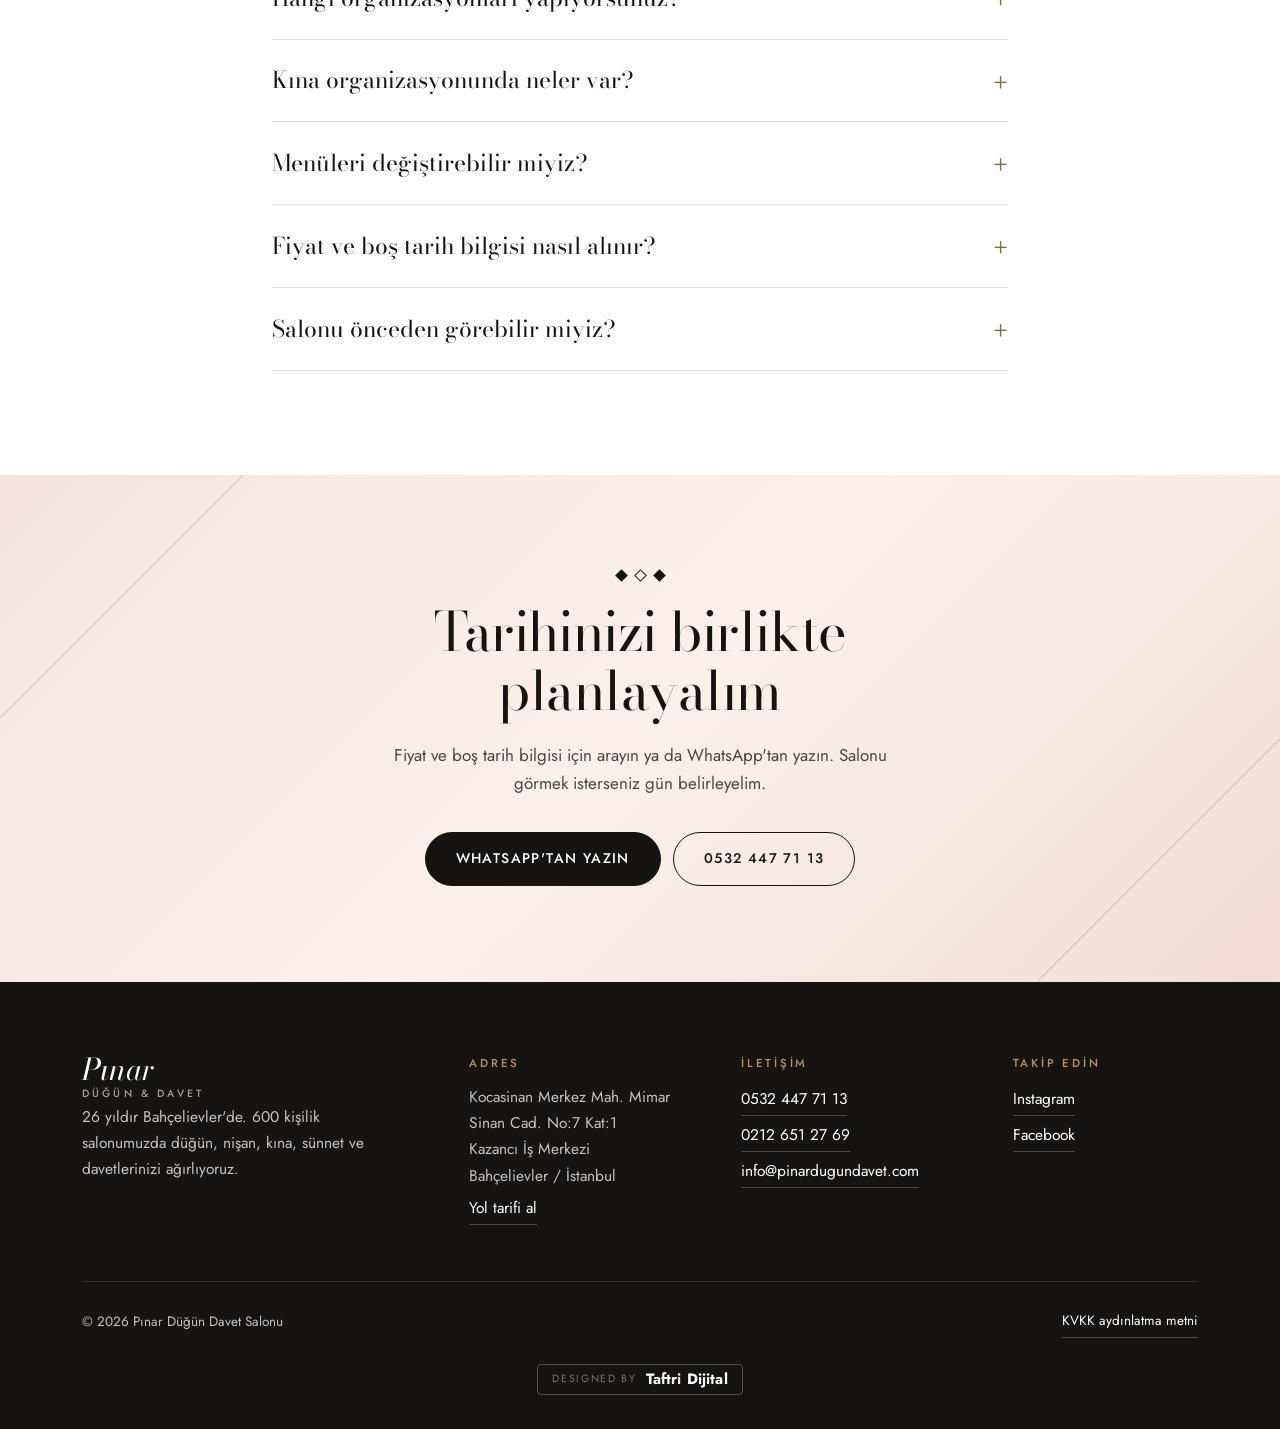
==== commit 0ef1964f: "feat: gosterisli ana sayfa (slayt, altin parilti, kayan serit, koyu kina bolumu, sayaclar) + Designe" ====
--- a/index.html
+++ b/index.html
@@ -46,30 +46,36 @@
 <main id="icerik">
 
 <section class="kahraman">
-  <div class="kahraman__gorsel"><img src="/assets/img/gelin-yolu-900.webp" srcset="/assets/img/gelin-yolu-900.webp 900w, /assets/img/gelin-yolu-1800.webp 1800w" sizes="100vw" alt="Kırmızı halı gelin yolu ve çiçekli beyaz sütunlar" loading="eager" decoding="async" fetchpriority="high"></div>
+  <div class="kahraman__gorsel">
+    <div class="slayt aktif"><img src="/assets/img/gelin-yolu-900.webp" srcset="/assets/img/gelin-yolu-900.webp 900w, /assets/img/gelin-yolu-1800.webp 1800w" sizes="100vw" alt="Kırmızı halı gelin yolu ve çiçekli beyaz sütunlar" loading="eager" decoding="async" fetchpriority="high"></div>
+    <div class="slayt"><img src="/assets/img/salon-isik-900.webp" srcset="/assets/img/salon-isik-900.webp 900w, /assets/img/salon-isik-1800.webp 1800w" sizes="100vw" alt="Renkli tavan aydınlatması altında salon" loading="lazy" decoding="async"></div>
+    <div class="slayt"><img src="/assets/img/salon-genel-900.webp" srcset="/assets/img/salon-genel-900.webp 900w, /assets/img/salon-genel-1800.webp 1800w" sizes="100vw" alt="Kristal orta süslemeli masalar ve pist" loading="lazy" decoding="async"></div>
+  </div>
   <div class="sar kahraman__ic">
-    <p class="ust-yazi">Bahçelievler · 2015'ten beri</p>
-    <h1>En güzel gününüz <em>burada</em> başlasın.</h1>
-    <p class="kahraman__metin">600 kişilik salonumuzda düğün, nişan, kına, sünnet ve
+    <p class="ust-yazi giris giris--1">Bahçelievler · 2015'ten beri</p>
+    <h1 class="giris giris--2">En güzel gününüz <em>burada</em> başlasın.</h1>
+    <p class="kahraman__metin giris giris--3">600 kişilik salonumuzda düğün, nişan, kına, sünnet ve
       davetlerinizi 26 yıllık tecrübeyle ağırlıyoruz.</p>
-    <div class="eylem">
+    <div class="eylem giris giris--4">
       <a class="btn btn--acik" href="https://wa.me/905324477113?text=Merhaba%2C%20salonunuz%20hakk%C4%B1nda%20bilgi%20almak%20istiyorum." target="_blank" rel="noopener">Tarih sorun</a>
       <a class="btn btn--cizgi" href="/salon/">Salonu görün</a>
     </div>
   </div>
-</section>
-
-<section class="olculer" aria-label="Kısaca salon">
+  <a class="kaydir" href="#ozet" aria-label="Aşağı kaydır"><span></span></a>
+</section>
+<div class="serit" aria-hidden="true"><div class="serit__iz"><div class="serit__grup"><span>Düğün</span><i></i><span>Nişan</span><i></i><span>Kına</span><i></i><span>Sünnet</span><i></i><span>Söz</span><i></i><span>Davet</span><i></i><span>Kokteyl</span><i></i><span>Nikâh</span><i></i></div><div class="serit__grup"><span>Düğün</span><i></i><span>Nişan</span><i></i><span>Kına</span><i></i><span>Sünnet</span><i></i><span>Söz</span><i></i><span>Davet</span><i></i><span>Kokteyl</span><i></i><span>Nikâh</span><i></i></div></div></div>
+
+<section class="olculer" id="ozet" aria-label="Kısaca salon">
   <div class="sar olculer__izgara">
-    <div class="olcu"><b>26</b><span>yıllık tecrübe</span></div>
-    <div class="olcu"><b>600</b><span>kişilik salon</span></div>
-    <div class="olcu"><b>2</b><span>ayrı giriş</span></div>
-    <div class="olcu"><b>16</b><span>kalem kına paketi</span></div>
+    <div class="olcu"><b data-sayi="26">26</b><span>yıllık tecrübe</span></div>
+    <div class="olcu"><b data-sayi="600">600</b><span>kişilik salon</span></div>
+    <div class="olcu"><b data-sayi="2">2</b><span>ayrı giriş</span></div>
+    <div class="olcu"><b data-sayi="16">16</b><span>kalem kına paketi</span></div>
   </div>
 </section>
 
 <section class="bolum">
-  <div class="sar hikaye">
+  <div class="sar belir hikaye">
     <div class="hikaye__gorsel"><img src="/assets/img/nikah-masasi-900.webp" srcset="/assets/img/nikah-masasi-900.webp 900w, /assets/img/nikah-masasi-1800.webp 1800w" sizes="(max-width: 760px) 100vw, 50vw" alt="Beyaz ve altın detaylı nikâh masası köşesi" loading="lazy" decoding="async"></div>
     <div>
       <div class="baklava baklava--sol" aria-hidden="true"><i></i><i></i><i></i></div>
@@ -91,18 +97,26 @@
 
 <section class="bolum bolum--pudra">
   <div class="sar">
-    <header class="bolum__ust">
+    <header class="bolum__ust belir">
       <div class="baklava" aria-hidden="true"><i></i><i></i><i></i></div>
       <p class="ust-yazi">Organizasyonlar</p>
       <h2>Her kutlamaya <em>uygun bir düzen</em></h2>
       <p>Yemekli ya da kokteyl; salonu ister bütün olarak, ister 300 kadın, 300 erkek ayrı girişlerle ikiye bölerek kullanın.</p>
     </header>
-    <div class="kartlar"><article class="kart"><div class="kart__gorsel"><img src="/assets/img/gelin-yolu-900.webp" srcset="/assets/img/gelin-yolu-900.webp 900w, /assets/img/gelin-yolu-1800.webp 1800w" sizes="(max-width: 640px) 100vw, (max-width: 1000px) 50vw, 33vw" alt="Düğün" loading="lazy" decoding="async"></div><div class="kart__ic"><h3>Düğün</h3><p>Yemekli ya da kokteyl; gelin yolu, nikâh masası ve pist düzeniyle.</p></div></article><article class="kart"><div class="kart__gorsel"><img src="/assets/img/cicekli-sutunlar-900.webp" srcset="/assets/img/cicekli-sutunlar-900.webp 900w, /assets/img/cicekli-sutunlar-1800.webp 1800w" sizes="(max-width: 640px) 100vw, (max-width: 1000px) 50vw, 33vw" alt="Nişan" loading="lazy" decoding="async"></div><div class="kart__ic"><h3>Nişan</h3><p>Küçük ya da kalabalık; salon isteğe göre ikiye bölünebilir.</p></div></article><article class="kart"><div class="kart__gorsel"><img src="/assets/img/kina-tahti-900.webp" srcset="/assets/img/kina-tahti-900.webp 900w, /assets/img/kina-tahti-1800.webp 1800w" sizes="(max-width: 640px) 100vw, (max-width: 1000px) 50vw, 33vw" alt="Kına gecesi" loading="lazy" decoding="async"></div><div class="kart__ic"><h3>Kına gecesi</h3><p>Kına tahtı, bindallı, davul ve gelin çıkarma dahil hazır paket.</p></div></article><article class="kart"><div class="kart__gorsel"><img src="/assets/img/sahne-orkestra-900.webp" srcset="/assets/img/sahne-orkestra-900.webp 900w, /assets/img/sahne-orkestra-1800.webp 1800w" sizes="(max-width: 640px) 100vw, (max-width: 1000px) 50vw, 33vw" alt="Sünnet" loading="lazy" decoding="async"></div><div class="kart__ic"><h3>Sünnet</h3><p>Sünnet tahtı, sahne ve eğlence düzeniyle.</p></div></article><article class="kart"><div class="kart__gorsel"><img src="/assets/img/kristal-susleme-900.webp" srcset="/assets/img/kristal-susleme-900.webp 900w, /assets/img/kristal-susleme-1800.webp 1800w" sizes="(max-width: 640px) 100vw, (max-width: 1000px) 50vw, 33vw" alt="Doğum günü" loading="lazy" decoding="async"></div><div class="kart__ic"><h3>Doğum günü</h3><p>Pastalı menülerle aile ve çocuk kutlamaları.</p></div></article><article class="kart"><div class="kart__gorsel"><img src="/assets/img/salon-sahne-900.webp" srcset="/assets/img/salon-sahne-900.webp 900w, /assets/img/salon-sahne-1800.webp 1800w" sizes="(max-width: 640px) 100vw, (max-width: 1000px) 50vw, 33vw" alt="Toplantı ve seminer" loading="lazy" decoding="async"></div><div class="kart__ic"><h3>Toplantı ve seminer</h3><p>Ses sistemi, sinevizyon ve dev ekranlarla.</p></div></article></div>
-  </div>
-</section>
-
-<section class="bolum">
-  <div class="sar vitrin">
+    <div class="kartlar"><article class="kart belir"><div class="kart__gorsel"><img src="/assets/img/gelin-yolu-900.webp" srcset="/assets/img/gelin-yolu-900.webp 900w, /assets/img/gelin-yolu-1800.webp 1800w" sizes="(max-width: 640px) 100vw, (max-width: 1000px) 50vw, 33vw" alt="Düğün" loading="lazy" decoding="async"></div><div class="kart__ic"><h3>Düğün</h3><p>Yemekli ya da kokteyl; gelin yolu, nikâh masası ve pist düzeniyle.</p></div></article><article class="kart belir"><div class="kart__gorsel"><img src="/assets/img/cicekli-sutunlar-900.webp" srcset="/assets/img/cicekli-sutunlar-900.webp 900w, /assets/img/cicekli-sutunlar-1800.webp 1800w" sizes="(max-width: 640px) 100vw, (max-width: 1000px) 50vw, 33vw" alt="Nişan" loading="lazy" decoding="async"></div><div class="kart__ic"><h3>Nişan</h3><p>Küçük ya da kalabalık; salon isteğe göre ikiye bölünebilir.</p></div></article><article class="kart belir"><div class="kart__gorsel"><img src="/assets/img/kina-tahti-900.webp" srcset="/assets/img/kina-tahti-900.webp 900w, /assets/img/kina-tahti-1800.webp 1800w" sizes="(max-width: 640px) 100vw, (max-width: 1000px) 50vw, 33vw" alt="Kına gecesi" loading="lazy" decoding="async"></div><div class="kart__ic"><h3>Kına gecesi</h3><p>Kına tahtı, bindallı, davul ve gelin çıkarma dahil hazır paket.</p></div></article><article class="kart belir"><div class="kart__gorsel"><img src="/assets/img/sahne-orkestra-900.webp" srcset="/assets/img/sahne-orkestra-900.webp 900w, /assets/img/sahne-orkestra-1800.webp 1800w" sizes="(max-width: 640px) 100vw, (max-width: 1000px) 50vw, 33vw" alt="Sünnet" loading="lazy" decoding="async"></div><div class="kart__ic"><h3>Sünnet</h3><p>Sünnet tahtı, sahne ve eğlence düzeniyle.</p></div></article><article class="kart belir"><div class="kart__gorsel"><img src="/assets/img/kristal-susleme-900.webp" srcset="/assets/img/kristal-susleme-900.webp 900w, /assets/img/kristal-susleme-1800.webp 1800w" sizes="(max-width: 640px) 100vw, (max-width: 1000px) 50vw, 33vw" alt="Doğum günü" loading="lazy" decoding="async"></div><div class="kart__ic"><h3>Doğum günü</h3><p>Pastalı menülerle aile ve çocuk kutlamaları.</p></div></article><article class="kart belir"><div class="kart__gorsel"><img src="/assets/img/salon-sahne-900.webp" srcset="/assets/img/salon-sahne-900.webp 900w, /assets/img/salon-sahne-1800.webp 1800w" sizes="(max-width: 640px) 100vw, (max-width: 1000px) 50vw, 33vw" alt="Toplantı ve seminer" loading="lazy" decoding="async"></div><div class="kart__ic"><h3>Toplantı ve seminer</h3><p>Ses sistemi, sinevizyon ve dev ekranlarla.</p></div></article></div>
+  </div>
+</section>
+
+
+<section class="alinti">
+  <div class="sar alinti__ic">
+    <div class="baklava" aria-hidden="true"><i></i><i></i><i></i></div>
+    <p class="alinti__metin">Hazırlıkların başladığı ilk günden <em>gecenin sonuna kadar</em> yanınızdayız.</p>
+    <p class="alinti__imza">Pınar Düğün &amp; Davet · 2000'ten beri</p>
+  </div>
+</section>
+<section class="bolum bolum--gece">
+  <div class="sar belir vitrin">
     <div class="vitrin__gorseller"><img src="/assets/img/kina-tahti-900.webp" srcset="/assets/img/kina-tahti-900.webp 900w, /assets/img/kina-tahti-1800.webp 1800w" sizes="(max-width: 920px) 60vw, 30vw" alt="Kırmızı cibinlikli kına tahtı" loading="lazy" decoding="async"><img src="/assets/img/davul-900.webp" srcset="/assets/img/davul-900.webp 900w, /assets/img/davul-1800.webp 1800w" sizes="(max-width: 920px) 40vw, 20vw" alt="Kına gecesi davulu" loading="lazy" decoding="async"><img src="/assets/img/kina-koltuk-900.webp" srcset="/assets/img/kina-koltuk-900.webp 900w, /assets/img/kina-koltuk-1800.webp 1800w" sizes="(max-width: 920px) 40vw, 20vw" alt="Kına gecesi gelin koltuğu" loading="lazy" decoding="async"></div>
     <div>
       <div class="baklava baklava--sol" aria-hidden="true"><i></i><i></i><i></i></div>
@@ -110,14 +124,14 @@
       <h2>Kına geceniz <em>hazır</em>, siz sadece gelin</h2>
       <p>Kına tahtı ve cibinliğinden bindallıya, kına kızlarından davul şova kadar 16 kalemlik
         paketimizle geceyi baştan sona biz planlıyoruz.</p>
-      <div class="eylem"><a class="btn" href="/kina-organizasyonu/">Paketin tamamı</a></div>
+      <div class="eylem"><a class="btn btn--altin" href="/kina-organizasyonu/">Paketin tamamı</a></div>
     </div>
   </div>
 </section>
 
 <section class="bolum bolum--pudra">
   <div class="sar">
-    <header class="bolum__ust">
+    <header class="bolum__ust belir">
       <div class="baklava" aria-hidden="true"><i></i><i></i><i></i></div>
       <p class="ust-yazi">Salon</p>
       <h2>Salondan <em>kareler</em></h2>
@@ -130,7 +144,7 @@
 
 <section class="bolum">
   <div class="sar sar--dar">
-    <header class="bolum__ust">
+    <header class="bolum__ust belir">
       <div class="baklava" aria-hidden="true"><i></i><i></i><i></i></div>
       <p class="ust-yazi">Sık sorulanlar</p>
       <h2>Aklınızdaki <em>sorular</em></h2>
@@ -181,6 +195,7 @@
       <span>&copy; <span id="yil">2026</span> Pınar Düğün Davet Salonu</span>
       <a href="/kvkk/">KVKK aydınlatma metni</a>
     </div>
+    <div class="taftri-credit"><span class="taftri-credit__rozet"><span class="taftri-credit__etiket">DESIGNED BY</span><a href="https://taftri.com/" target="_blank" rel="noopener">Taftri Dijital</a></span></div>
   </div>
 </footer>
 <a class="wp" href="https://wa.me/905324477113?text=Merhaba%2C%20salonunuz%20hakk%C4%B1nda%20bilgi%20almak%20istiyorum." target="_blank" rel="noopener" aria-label="WhatsApp'tan yazın">
--- a/assets/stil.css
+++ b/assets/stil.css
@@ -97,7 +97,7 @@
 .kahraman{position:relative;min-height:min(86vh,840px);display:flex;align-items:flex-end;color:#fff;overflow:hidden;background:var(--murekkep)}
 .kahraman__gorsel{position:absolute;inset:0}
 .kahraman__gorsel img{width:100%;height:100%;object-fit:cover;object-position:50% 58%}
-.kahraman::after{content:"";position:absolute;inset:0;background:linear-gradient(90deg,rgba(21,20,19,.62) 0%,rgba(21,20,19,.28) 48%,rgba(21,20,19,0) 76%),linear-gradient(180deg,rgba(21,20,19,.22) 0%,rgba(21,20,19,0) 34%,rgba(21,20,19,.6) 100%)}
+.kahraman::after{content:"";position:absolute;inset:0;background:linear-gradient(90deg,rgba(21,20,19,.72) 0%,rgba(21,20,19,.36) 50%,rgba(21,20,19,0) 76%),linear-gradient(180deg,rgba(21,20,19,.22) 0%,rgba(21,20,19,0) 34%,rgba(21,20,19,.6) 100%)}
 @media (max-width:760px){.kahraman::after{background:linear-gradient(180deg,rgba(21,20,19,.3) 0%,rgba(21,20,19,.25) 40%,rgba(21,20,19,.8) 100%)}}
 .kahraman__ic{position:relative;z-index:2;padding-block:120px 70px}
 .kahraman .ust-yazi{color:var(--pudra)}
@@ -280,3 +280,109 @@
   .ic-gorsel{margin-bottom:64px}
   .menu{padding:32px 22px 28px}
 }
+/* =====================================================================
+   GOSTERIS KATMANI: slayt, altin parilti, serit, koyu bolum, belirme
+   ===================================================================== */
+:root{--altin-3:#E2C28A;--altin-4:#F6E7C8;--gece:#100F0E}
+.ust{border-top:3px solid transparent;border-image:linear-gradient(90deg,var(--altin),var(--altin-3),var(--altin)) 1}
+
+/* kahraman */
+.kahraman{min-height:calc(100svh - 76px)}
+.slayt{position:absolute;inset:0;opacity:0;transition:opacity 1.8s ease}
+.slayt.aktif{opacity:1}
+.slayt img{width:100%;height:100%;object-fit:cover;object-position:50% 58%;transform:scale(1.02)}
+.slayt.aktif img{animation:yakinlas 9s ease-out forwards}
+@keyframes yakinlas{from{transform:scale(1.02)}to{transform:scale(1.14)}}
+.kahraman h1{font-size:clamp(46px,8vw,104px);text-shadow:0 2px 30px rgba(0,0,0,.25)}
+.kahraman h1 em,.alinti em,.bolum--gece h2 em{
+  background:linear-gradient(100deg,var(--altin-3) 0%,var(--altin-4) 22%,#C9A36A 45%,var(--altin-4) 68%,var(--altin-3) 100%);
+  background-size:250% 100%;-webkit-background-clip:text;background-clip:text;color:transparent;
+  animation:parilti 7s linear infinite;padding-right:.06em;text-shadow:none}
+@keyframes parilti{from{background-position:100% 0}to{background-position:-150% 0}}
+.kahraman .ust-yazi{color:var(--altin-3)}
+.giris{opacity:0;transform:translateY(26px);animation:giris 1.1s cubic-bezier(.22,.61,.36,1) forwards}
+.giris--1{animation-delay:.15s}.giris--2{animation-delay:.35s}.giris--3{animation-delay:.6s}.giris--4{animation-delay:.85s}
+@keyframes giris{to{opacity:1;transform:none}}
+.kaydir{position:absolute;z-index:3;left:50%;bottom:22px;transform:translateX(-50%);width:30px;height:48px;border:1px solid rgba(255,255,255,.6);border-radius:999px}
+.kaydir span{position:absolute;left:50%;top:9px;width:3px;height:9px;margin-left:-1.5px;border-radius:2px;background:#fff;animation:kaydir 1.8s ease-in-out infinite}
+@keyframes kaydir{0%{opacity:0;transform:translateY(0)}30%{opacity:1}100%{opacity:0;transform:translateY(16px)}}
+@media (max-width:760px){.kaydir{display:none}}
+
+/* butonlar */
+.btn{position:relative;overflow:hidden;isolation:isolate}
+.btn::after{content:"";position:absolute;top:0;left:-60%;width:40%;height:100%;z-index:-1;background:linear-gradient(100deg,transparent,rgba(255,255,255,.35),transparent);transform:skewX(-20deg);transition:left .7s ease}
+.btn:hover::after{left:120%}
+.btn--altin{background:linear-gradient(120deg,#B8935A,#E2C28A 50%,#B8935A);background-size:200% 100%;border-color:transparent;color:var(--murekkep);transition:background-position .6s ease}
+.btn--altin:hover{background-position:100% 0;color:var(--murekkep);border-color:transparent}
+
+/* kayan serit */
+.serit{background:var(--gece);color:var(--altin-3);overflow:hidden;padding-block:20px;border-bottom:1px solid rgba(226,194,138,.25)}
+.serit__iz{display:flex;width:max-content;animation:serit 38s linear infinite}
+.serit__grup{display:flex;align-items:center;flex:none}
+.serit span{font-family:var(--baslik);font-style:italic;font-size:clamp(24px,3vw,36px);line-height:1;padding-inline:26px;white-space:nowrap}
+.serit i{width:8px;height:8px;transform:rotate(45deg);border:1px solid var(--altin-3);flex:none}
+@keyframes serit{to{transform:translateX(-50%)}}
+
+/* olcu seridi koyu */
+.olculer{background:var(--murekkep);color:#fff;border-bottom:0}
+.olcu+.olcu{border-left-color:rgba(255,255,255,.1)}
+@media (max-width:859px){.olcu:nth-child(-n+2){border-bottom-color:rgba(255,255,255,.1)}}
+.olcu b{color:var(--altin-3);font-size:clamp(40px,5vw,62px)}
+.olcu span{color:rgba(255,255,255,.66)}
+
+/* kartlar */
+.kart{transition:transform .5s cubic-bezier(.22,.61,.36,1),box-shadow .5s}
+.kart:hover{transform:translateY(-6px);box-shadow:0 26px 50px -30px rgba(21,20,19,.45)}
+.kart__gorsel{position:relative}
+.kart__gorsel::after{content:"";position:absolute;inset:14px;border:1px solid rgba(255,255,255,.85);opacity:0;transform:scale(1.04);transition:opacity .5s,transform .5s}
+.kart:hover .kart__gorsel::after{opacity:1;transform:none}
+.kart h3{transition:color var(--gecis)}
+.kart:hover h3{color:var(--altin)}
+
+/* galeri */
+.galeri a::after{content:"+";position:absolute;inset:0;display:flex;align-items:center;justify-content:center;font-size:40px;font-weight:300;color:#fff;background:rgba(21,20,19,.38);opacity:0;transition:opacity .45s}
+.galeri a:hover::after{opacity:1}
+
+/* alinti bandi */
+.alinti{position:relative;padding-block:clamp(110px,16vw,190px);text-align:center;color:#fff;background:#151413 url(/assets/img/salon-isik-1800.webp) center/cover fixed}
+.alinti::before{content:"";position:absolute;inset:0;background:radial-gradient(ellipse at center,rgba(16,15,14,.55),rgba(16,15,14,.86))}
+.alinti__ic{position:relative}
+.alinti .baklava i{background:var(--altin-3)}
+.alinti .baklava i:nth-child(2){background:transparent;border-color:var(--altin-3)}
+.alinti__metin{font-family:var(--baslik);font-size:clamp(30px,4.6vw,60px);line-height:1.15;max-width:20ch;margin:0 auto;text-wrap:balance}
+.alinti__imza{margin-top:26px;font-size:12px;font-weight:500;letter-spacing:.26em;text-transform:uppercase;color:rgba(255,255,255,.7)}
+@media (hover:none){.alinti{background-attachment:scroll}}
+
+/* koyu bolum (kina) */
+.bolum--gece{background:var(--gece);color:#fff}
+.bolum--gece .ust-yazi{color:var(--altin-3)}
+.bolum--gece p{color:rgba(255,255,255,.76)}
+.bolum--gece .baklava i{background:var(--altin-3)}
+.bolum--gece .baklava i:nth-child(2){background:transparent;border-color:var(--altin-3)}
+.bolum--gece .vitrin__gorseller img{outline:1px solid rgba(226,194,138,.35);outline-offset:6px}
+
+/* cta */
+.cta{background:linear-gradient(135deg,#F4E3DF 0%,#FAF1EC 50%,#F1DCD5 100%);position:relative;overflow:hidden}
+.cta::before,.cta::after{content:"";position:absolute;width:340px;height:340px;border:1px solid rgba(138,106,60,.25);transform:rotate(45deg)}
+.cta::before{left:-170px;top:-170px}.cta::after{right:-170px;bottom:-170px}
+.cta__ic{position:relative}
+
+/* belirme (yalniz JS calisirsa gizlenir) */
+.js .belir{opacity:0;transform:translateY(34px);transition:opacity 1s cubic-bezier(.22,.61,.36,1),transform 1s cubic-bezier(.22,.61,.36,1)}
+.js .belir.gorundu{opacity:1;transform:none}
+.js .kartlar .belir:nth-child(3n+2){transition-delay:.12s}
+.js .kartlar .belir:nth-child(3n){transition-delay:.24s}
+
+/* taftri rozeti */
+.taftri-credit{display:flex;justify-content:center;margin-top:26px}
+.taftri-credit__rozet{display:inline-flex;align-items:center;gap:9px;border:1px solid rgba(255,255,255,.26);padding:7px 14px;border-radius:4px;line-height:1}
+.taftri-credit__etiket{font-size:10.5px;letter-spacing:.16em;opacity:.55}
+.alt .taftri-credit a{font-weight:700;font-size:15px;letter-spacing:.01em;color:#fff;border:0;min-height:0}
+.alt .taftri-credit a:hover{color:var(--altin-3)}
+@media (max-width:560px){.alt{padding-bottom:96px}}
+
+@media (prefers-reduced-motion:reduce){
+  .giris,.js .belir{opacity:1!important;transform:none!important}
+  .serit__iz{animation:none}
+}
+
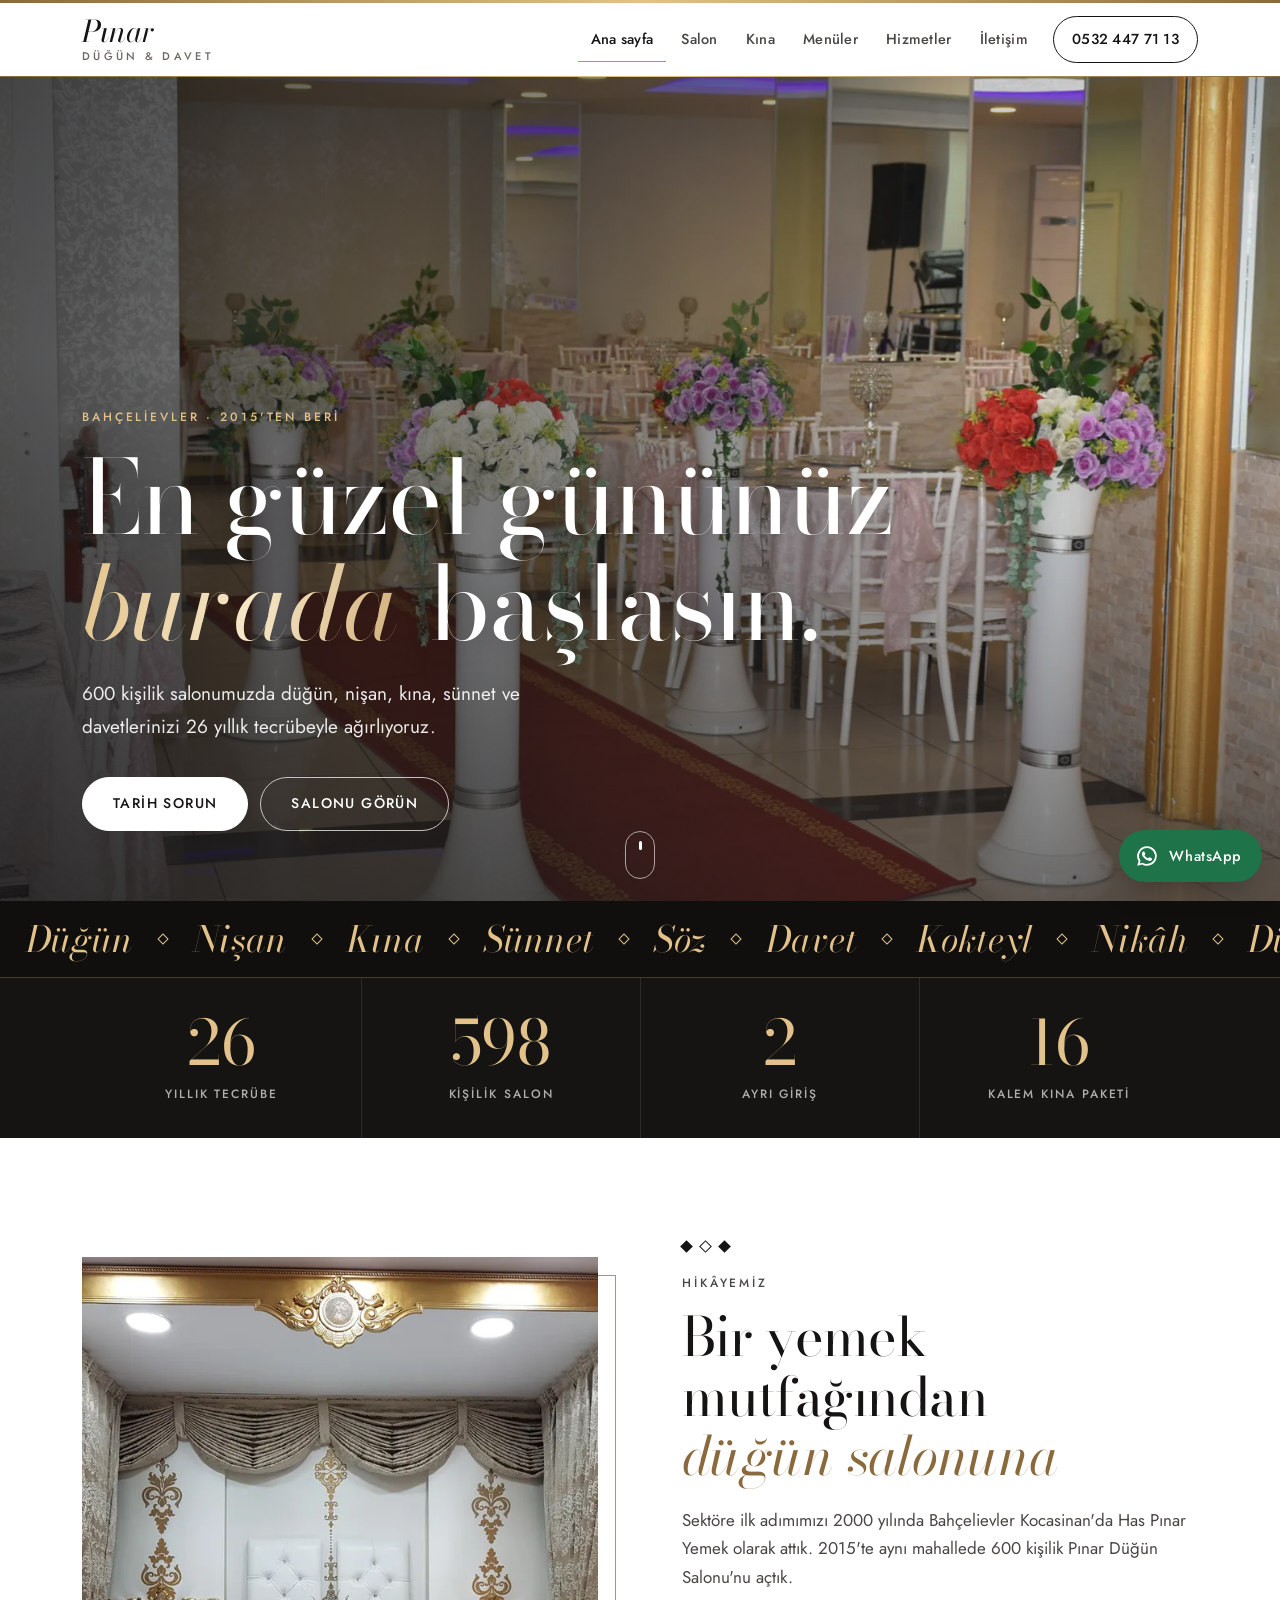
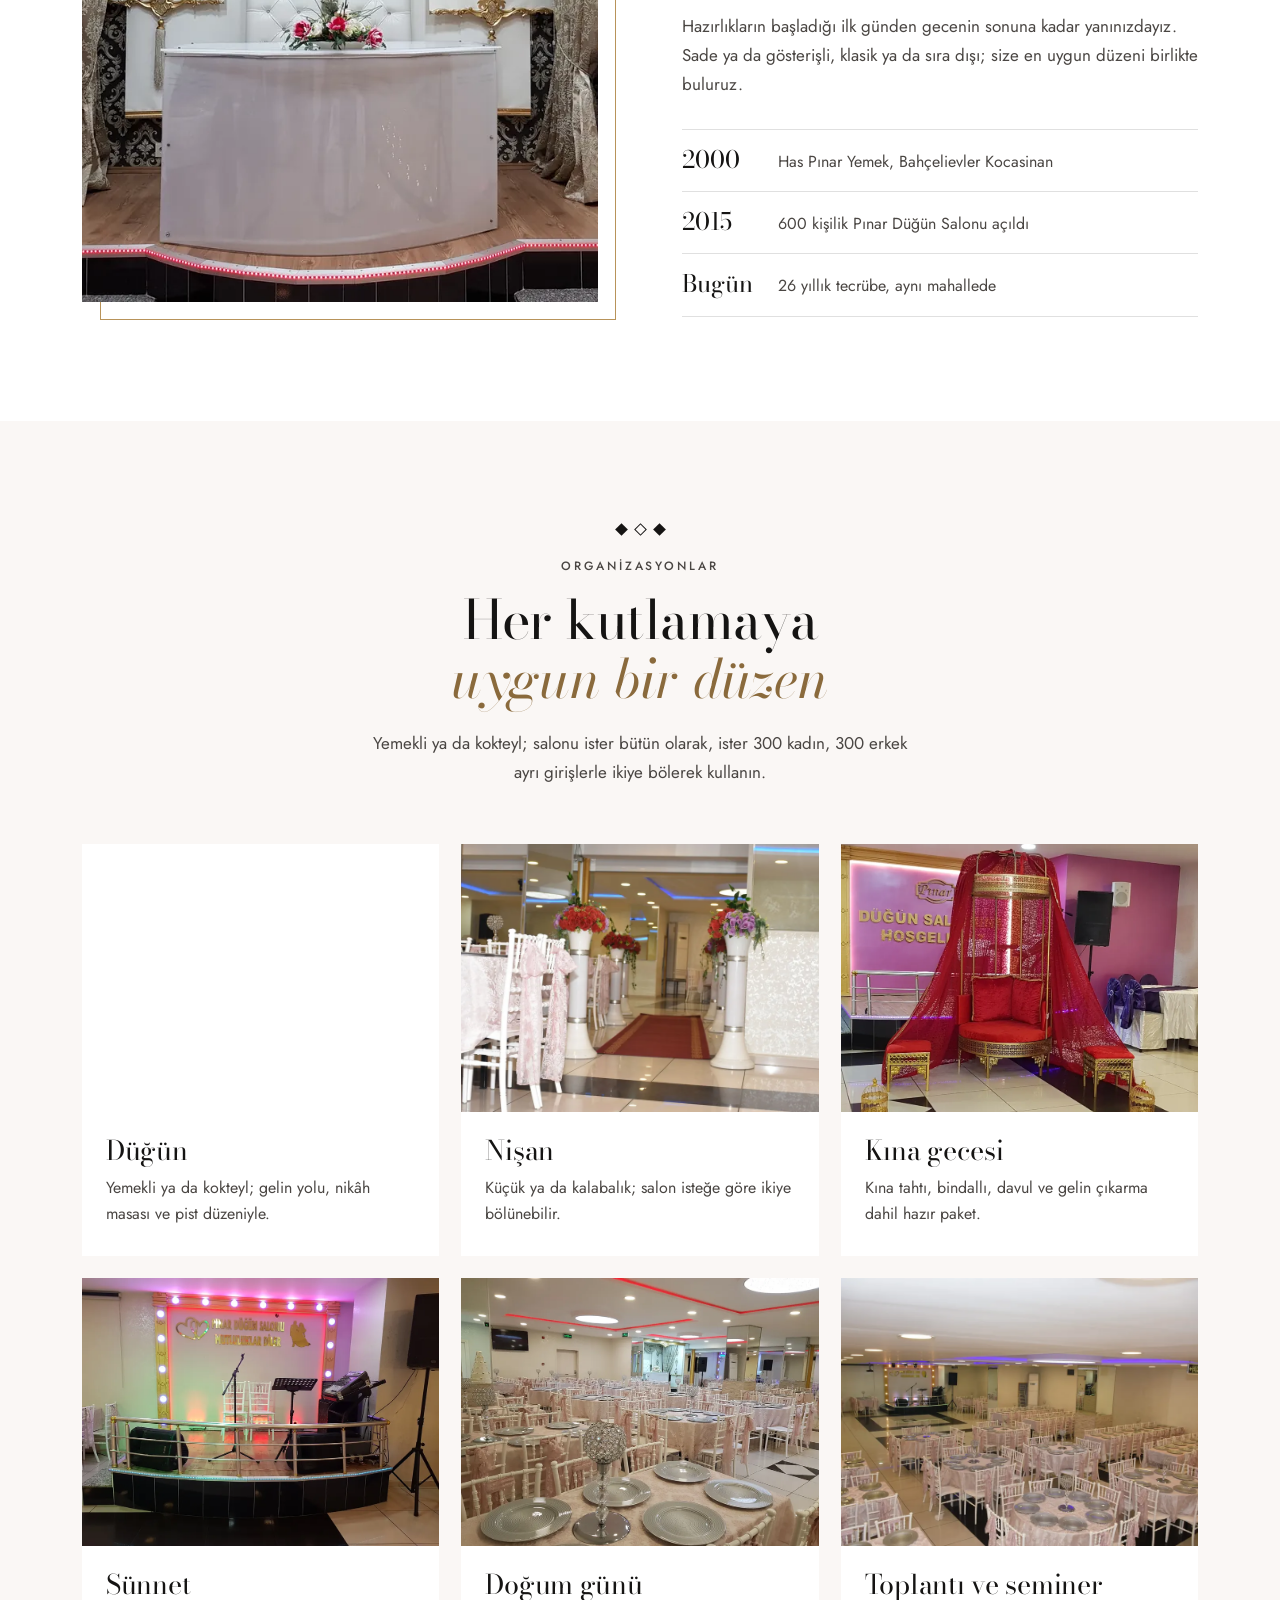
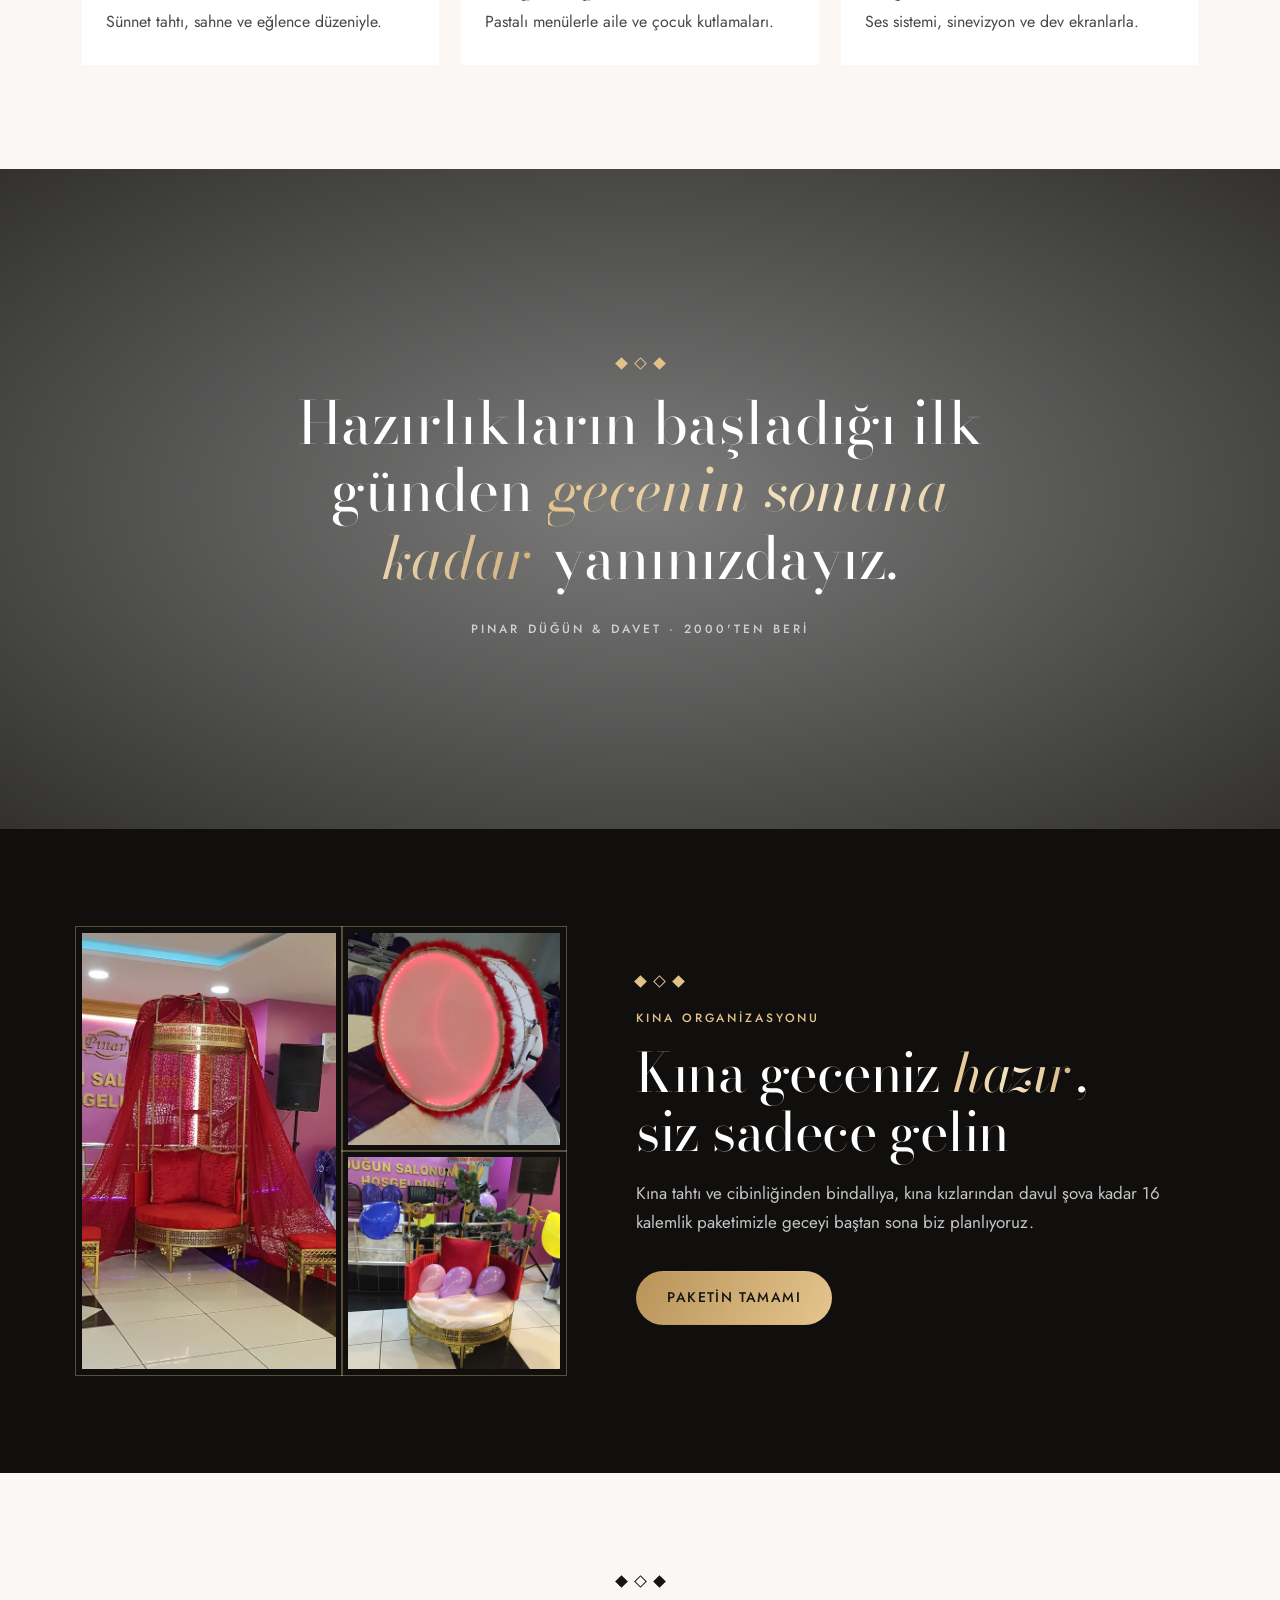
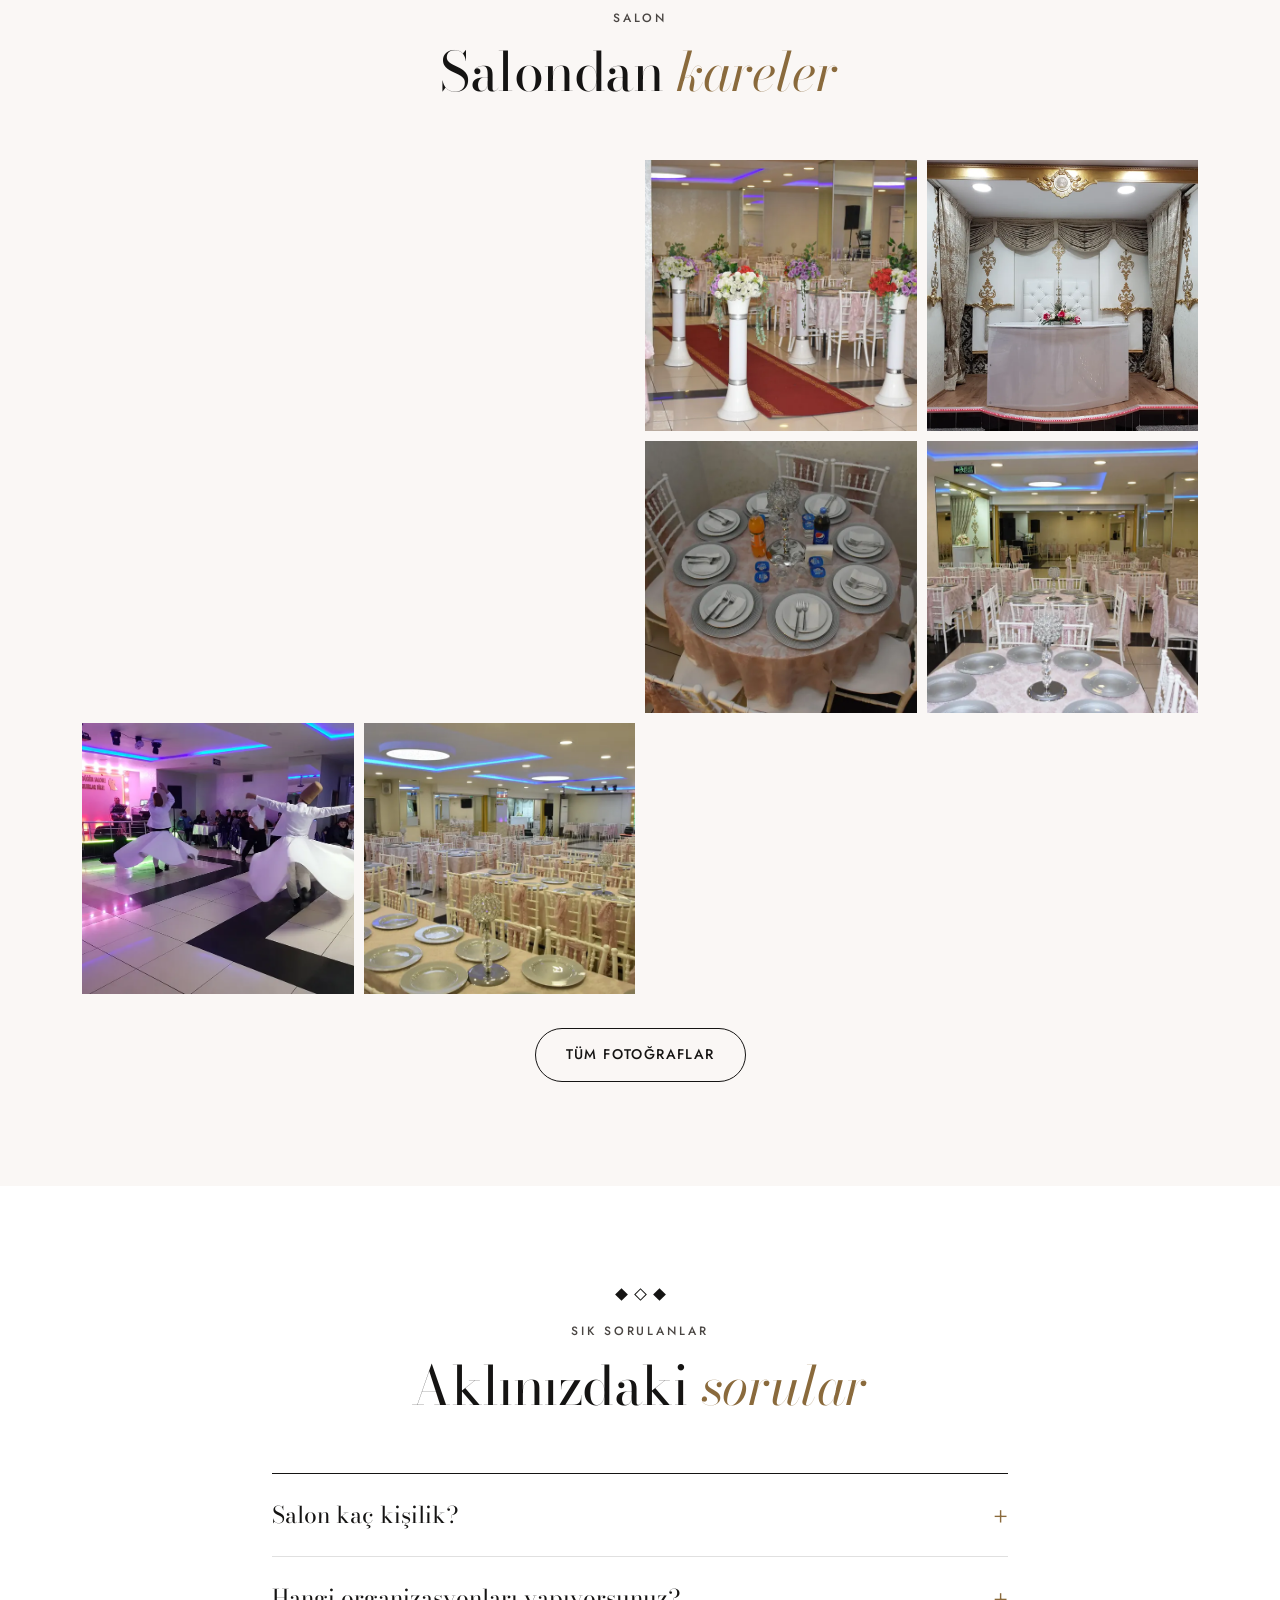
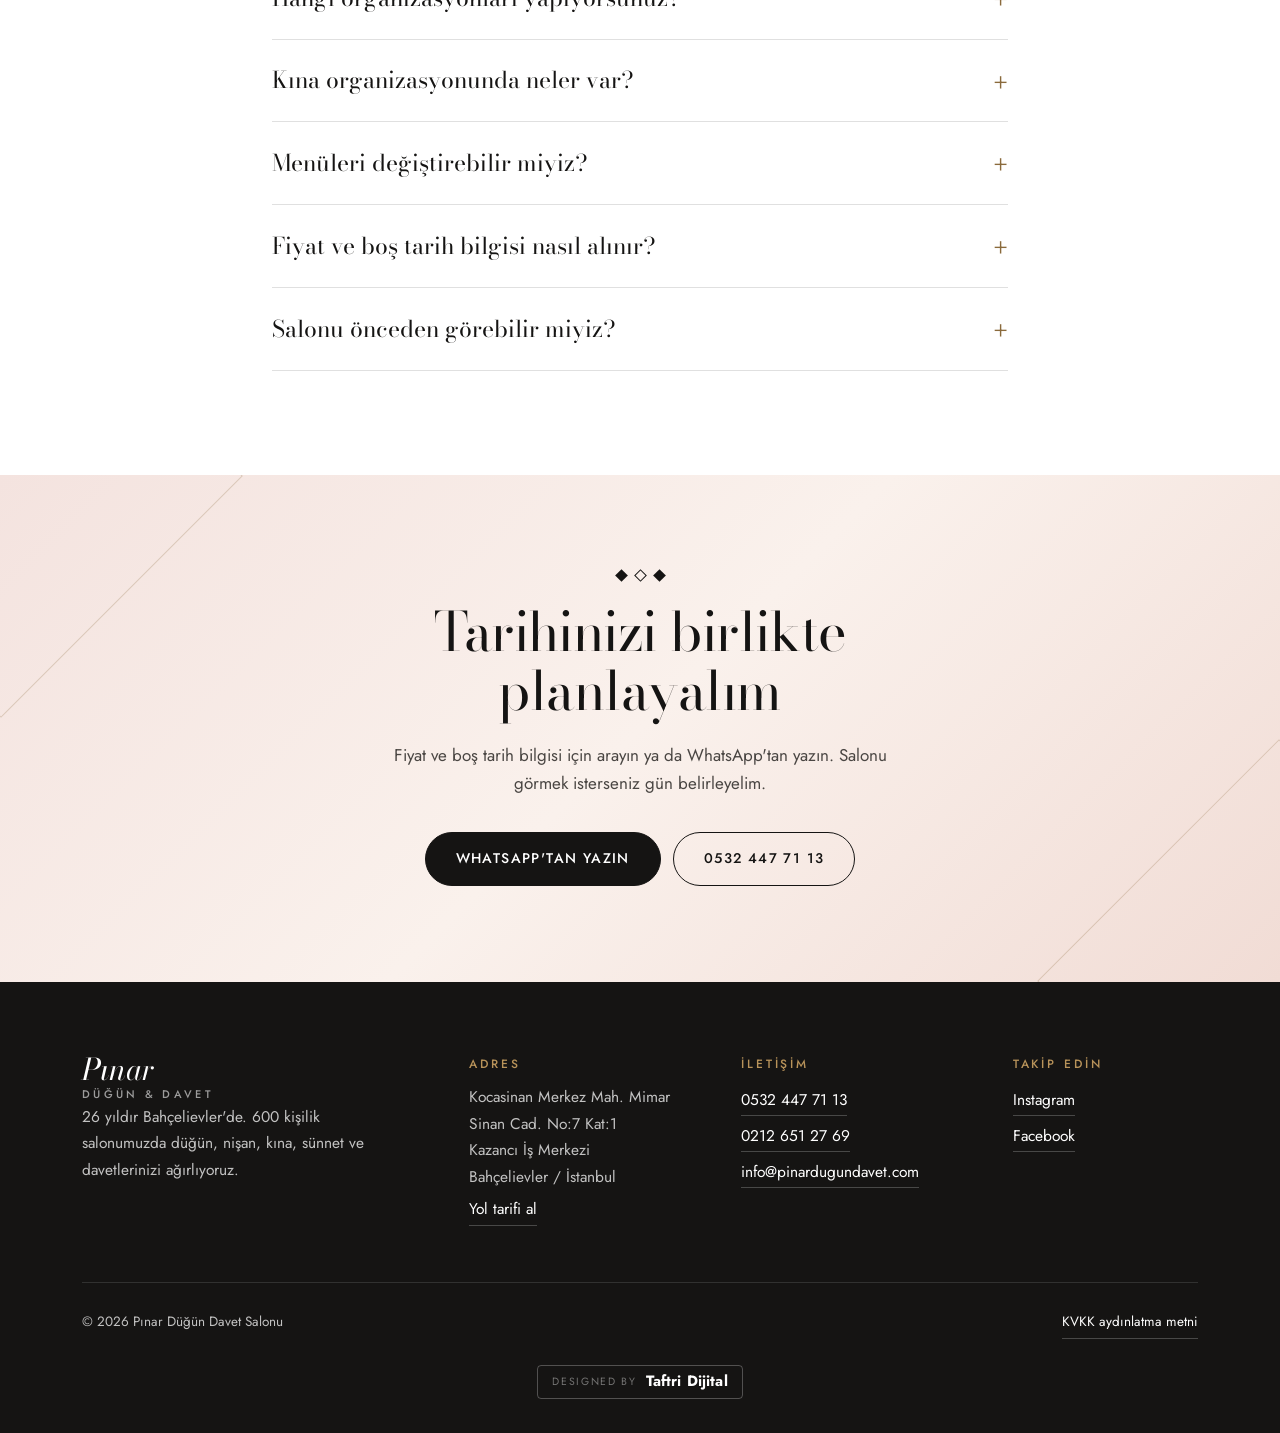
==== commit a93c1bd4: "feat: ic sayfalara sinematik baslik, kayan serit, koyu bolumler, belirme efektleri; mobil dokunma al" ====
--- a/index.html
+++ b/index.html
@@ -137,7 +137,7 @@
       <h2>Salondan <em>kareler</em></h2>
       
     </header>
-    <div class="galeri"><a href="/assets/img/salon-genel-1800.webp" data-kutu><img src="/assets/img/salon-genel-900.webp" srcset="/assets/img/salon-genel-900.webp 900w, /assets/img/salon-genel-1800.webp 1800w" sizes="(max-width: 860px) 50vw, 25vw" alt="Salonun genel görünümü: kristal orta süslemeli masalar ve pist" loading="lazy" decoding="async"></a><a href="/assets/img/gelin-yolu-1800.webp" data-kutu><img src="/assets/img/gelin-yolu-900.webp" srcset="/assets/img/gelin-yolu-900.webp 900w, /assets/img/gelin-yolu-1800.webp 1800w" sizes="(max-width: 860px) 50vw, 25vw" alt="Kırmızı halı gelin yolu ve iki yanında çiçekli beyaz sütunlar" loading="lazy" decoding="async"></a><a href="/assets/img/nikah-masasi-1800.webp" data-kutu><img src="/assets/img/nikah-masasi-900.webp" srcset="/assets/img/nikah-masasi-900.webp 900w, /assets/img/nikah-masasi-1800.webp 1800w" sizes="(max-width: 860px) 50vw, 25vw" alt="Beyaz ve altın detaylı nikâh masası köşesi" loading="lazy" decoding="async"></a><a href="/assets/img/masa-duzeni-1800.webp" data-kutu><img src="/assets/img/masa-duzeni-900.webp" srcset="/assets/img/masa-duzeni-900.webp 900w, /assets/img/masa-duzeni-1800.webp 1800w" sizes="(max-width: 860px) 50vw, 25vw" alt="Yuvarlak masada porselen tabak ve gümüş supla düzeni" loading="lazy" decoding="async"></a><a href="/assets/img/salon-masalar-1800.webp" data-kutu><img src="/assets/img/salon-masalar-900.webp" srcset="/assets/img/salon-masalar-900.webp 900w, /assets/img/salon-masalar-1800.webp 1800w" sizes="(max-width: 860px) 50vw, 25vw" alt="Pembe örtülü masalar ve beyaz sandalyeler" loading="lazy" decoding="async"></a><a href="/assets/img/semazen-1800.webp" data-kutu><img src="/assets/img/semazen-900.webp" srcset="/assets/img/semazen-900.webp 900w, /assets/img/semazen-1800.webp 1800w" sizes="(max-width: 860px) 50vw, 25vw" alt="Pistte semazen gösterisi" loading="lazy" decoding="async"></a><a href="/assets/img/salon-pist-1800.webp" data-kutu><img src="/assets/img/salon-pist-900.webp" srcset="/assets/img/salon-pist-900.webp 900w, /assets/img/salon-pist-1800.webp 1800w" sizes="(max-width: 860px) 50vw, 25vw" alt="Siyah beyaz desenli pist zemini ve masalar" loading="lazy" decoding="async"></a></div>
+    <div class="galeri belir"><a href="/assets/img/salon-genel-1800.webp" data-kutu><img src="/assets/img/salon-genel-900.webp" srcset="/assets/img/salon-genel-900.webp 900w, /assets/img/salon-genel-1800.webp 1800w" sizes="(max-width: 860px) 50vw, 25vw" alt="Salonun genel görünümü: kristal orta süslemeli masalar ve pist" loading="lazy" decoding="async"></a><a href="/assets/img/gelin-yolu-1800.webp" data-kutu><img src="/assets/img/gelin-yolu-900.webp" srcset="/assets/img/gelin-yolu-900.webp 900w, /assets/img/gelin-yolu-1800.webp 1800w" sizes="(max-width: 860px) 50vw, 25vw" alt="Kırmızı halı gelin yolu ve iki yanında çiçekli beyaz sütunlar" loading="lazy" decoding="async"></a><a href="/assets/img/nikah-masasi-1800.webp" data-kutu><img src="/assets/img/nikah-masasi-900.webp" srcset="/assets/img/nikah-masasi-900.webp 900w, /assets/img/nikah-masasi-1800.webp 1800w" sizes="(max-width: 860px) 50vw, 25vw" alt="Beyaz ve altın detaylı nikâh masası köşesi" loading="lazy" decoding="async"></a><a href="/assets/img/masa-duzeni-1800.webp" data-kutu><img src="/assets/img/masa-duzeni-900.webp" srcset="/assets/img/masa-duzeni-900.webp 900w, /assets/img/masa-duzeni-1800.webp 1800w" sizes="(max-width: 860px) 50vw, 25vw" alt="Yuvarlak masada porselen tabak ve gümüş supla düzeni" loading="lazy" decoding="async"></a><a href="/assets/img/salon-masalar-1800.webp" data-kutu><img src="/assets/img/salon-masalar-900.webp" srcset="/assets/img/salon-masalar-900.webp 900w, /assets/img/salon-masalar-1800.webp 1800w" sizes="(max-width: 860px) 50vw, 25vw" alt="Pembe örtülü masalar ve beyaz sandalyeler" loading="lazy" decoding="async"></a><a href="/assets/img/semazen-1800.webp" data-kutu><img src="/assets/img/semazen-900.webp" srcset="/assets/img/semazen-900.webp 900w, /assets/img/semazen-1800.webp 1800w" sizes="(max-width: 860px) 50vw, 25vw" alt="Pistte semazen gösterisi" loading="lazy" decoding="async"></a><a href="/assets/img/salon-pist-1800.webp" data-kutu><img src="/assets/img/salon-pist-900.webp" srcset="/assets/img/salon-pist-900.webp 900w, /assets/img/salon-pist-1800.webp 1800w" sizes="(max-width: 860px) 50vw, 25vw" alt="Siyah beyaz desenli pist zemini ve masalar" loading="lazy" decoding="async"></a></div>
     <div class="eylem eylem--orta"><a class="btn btn--cizgi" href="/salon/">Tüm fotoğraflar</a></div>
   </div>
 </section>
--- a/assets/stil.css
+++ b/assets/stil.css
@@ -58,7 +58,7 @@
 .ust__ic{display:flex;align-items:center;justify-content:space-between;gap:18px;padding-block:13px}
 .logo{display:flex;flex-direction:column;line-height:1}
 .logo__ad{font-family:var(--baslik);font-size:30px;font-style:italic;letter-spacing:-.01em}
-.logo__alt{font-size:10.5px;font-weight:500;letter-spacing:.3em;text-transform:uppercase;color:var(--murekkep-3);margin-top:5px}
+.logo__alt{font-size:11px;font-weight:500;letter-spacing:.3em;text-transform:uppercase;color:var(--murekkep-3);margin-top:5px}
 .ust__menu{display:flex;align-items:center;gap:2px}
 .ust__menu a{font-size:14.5px;font-weight:500;letter-spacing:.02em;color:var(--murekkep-2);padding:10px 13px;min-height:44px;display:inline-flex;align-items:center}
 .ust__menu a:hover{color:var(--murekkep)}
@@ -162,7 +162,8 @@
 .galeri img{width:100%;height:100%;aspect-ratio:1;object-fit:cover;transition:transform .8s cubic-bezier(.22,.61,.36,1)}
 .galeri a:hover img{transform:scale(1.05)}
 .galeri a:first-child{grid-column:span 2;grid-row:span 2}
-.galeri a:first-child img{aspect-ratio:auto}
+.galeri a:first-child{aspect-ratio:1}
+.galeri a:first-child img{aspect-ratio:auto;height:100%}
 
 /* ---------- isik kutusu ---------- */
 .kutu{position:fixed;inset:0;z-index:80;background:rgba(21,20,19,.95);display:flex;align-items:center;justify-content:center;padding:64px 16px}
@@ -193,7 +194,7 @@
 @media (min-width:760px){.menuler{grid-template-columns:repeat(2,1fr)}}
 @media (min-width:1080px){.menuler{grid-template-columns:repeat(3,1fr)}}
 .menu{background:var(--beyaz);border:1px solid var(--cizgi);padding:38px 30px 32px;text-align:center;display:flex;flex-direction:column}
-.menu__tur{font-size:11.5px;font-weight:500;letter-spacing:.24em;text-transform:uppercase;color:var(--altin)}
+.menu__tur{font-size:12px;font-weight:500;letter-spacing:.24em;text-transform:uppercase;color:var(--altin)}
 .menu h3{margin-top:12px;font-size:28px}
 .menu ul{list-style:none;margin-top:22px;padding-top:20px;border-top:1px solid var(--cizgi-2)}
 .menu li{padding-block:6px;color:var(--murekkep-2);font-size:16px}
@@ -236,6 +237,7 @@
 .kirinti{list-style:none;display:flex;flex-wrap:wrap;gap:4px 10px;font-size:13px;letter-spacing:.06em;color:var(--murekkep-3);padding-top:28px}
 .kirinti li{display:inline-flex;align-items:center;min-height:28px}
 .kirinti li+li::before{content:"";width:5px;height:5px;transform:rotate(45deg);background:var(--altin-2);margin-right:10px}
+.kirinti a{display:inline-flex;align-items:center;min-height:28px}
 .kirinti a:hover{color:var(--murekkep)}
 .ic-baslik{padding-block:34px 70px;text-align:center}
 .ic-baslik h1{font-size:clamp(40px,6vw,74px);margin-top:16px}
@@ -261,7 +263,7 @@
 .logo--alt .logo__ad{color:#fff}
 .logo--alt .logo__alt{color:rgba(255,255,255,.58)}
 .alt__metin{margin-top:18px;max-width:34ch;line-height:1.7}
-.alt__baslik{font-size:11.5px;font-weight:500;letter-spacing:.24em;text-transform:uppercase;color:var(--altin-2);margin-bottom:10px}
+.alt__baslik{font-size:12px;font-weight:500;letter-spacing:.24em;text-transform:uppercase;color:var(--altin-2);margin-bottom:10px}
 .alt__izgara p+p{margin-top:4px}
 .alt__satir{display:flex;flex-wrap:wrap;gap:10px 24px;justify-content:space-between;align-items:center;margin-top:56px;padding-top:24px;border-top:1px solid rgba(255,255,255,.12);font-size:13.5px}
 
@@ -375,11 +377,55 @@
 
 /* taftri rozeti */
 .taftri-credit{display:flex;justify-content:center;margin-top:26px}
-.taftri-credit__rozet{display:inline-flex;align-items:center;gap:9px;border:1px solid rgba(255,255,255,.26);padding:7px 14px;border-radius:4px;line-height:1}
+.taftri-credit__rozet{display:inline-flex;align-items:center;gap:9px;border:1px solid rgba(255,255,255,.26);padding:2px 14px;border-radius:4px;line-height:1}
 .taftri-credit__etiket{font-size:10.5px;letter-spacing:.16em;opacity:.55}
-.alt .taftri-credit a{font-weight:700;font-size:15px;letter-spacing:.01em;color:#fff;border:0;min-height:0}
+.alt .taftri-credit a{font-weight:700;font-size:15px;letter-spacing:.01em;color:#fff;border:0;min-height:28px;display:inline-flex;align-items:center}
 .alt .taftri-credit a:hover{color:var(--altin-3)}
 @media (max-width:560px){.alt{padding-bottom:96px}}
+
+/* ---------- ic sayfa kahramani ---------- */
+.sk{position:relative;min-height:min(70vh,660px);display:flex;align-items:flex-end;color:#fff;background:var(--gece);overflow:hidden}
+.sk__gorsel{position:absolute;inset:0}
+.sk__gorsel img{width:100%;height:100%;object-fit:cover;animation:yakinlas 14s ease-out forwards}
+.sk::after{content:"";position:absolute;inset:0;background:linear-gradient(180deg,rgba(16,15,14,.45) 0%,rgba(16,15,14,.42) 40%,rgba(16,15,14,.88) 100%)}
+.sk__ic{position:relative;z-index:2;padding-block:120px 64px;text-align:center}
+.sk .kirinti{justify-content:center;padding-top:0;margin-bottom:26px;color:rgba(255,255,255,.78)}
+.sk .kirinti a:hover{color:#fff}
+.sk .kirinti li+li::before{background:var(--altin-3)}
+.sk .baklava i{background:var(--altin-3)}
+.sk .baklava i:nth-child(2){background:transparent;border-color:var(--altin-3)}
+.sk .ust-yazi{color:var(--altin-3)}
+.sk h1{font-size:clamp(40px,6.4vw,86px);margin:14px auto 0;max-width:16ch;text-shadow:0 2px 30px rgba(0,0,0,.3)}
+.sk h1 em{background:linear-gradient(100deg,var(--altin-3) 0%,var(--altin-4) 22%,#C9A36A 45%,var(--altin-4) 68%,var(--altin-3) 100%);background-size:250% 100%;-webkit-background-clip:text;background-clip:text;color:transparent;animation:parilti 7s linear infinite;padding-right:.06em;text-shadow:none}
+.sk__metin{margin:22px auto 0;max-width:54ch;color:rgba(255,255,255,.88);font-size:clamp(16px,1.5vw,19px)}
+@media (max-width:640px){.sk{min-height:62vh}.sk__ic{padding-block:96px 48px}}
+
+/* koyu bolumde zaman cizelgesi */
+.bolum--gece .bolum__ust h2 em{background:linear-gradient(100deg,var(--altin-3) 0%,var(--altin-4) 22%,#C9A36A 45%,var(--altin-4) 68%,var(--altin-3) 100%);background-size:250% 100%;-webkit-background-clip:text;background-clip:text;color:transparent;animation:parilti 7s linear infinite}
+.bolum--gece .zaman{border-top-color:rgba(255,255,255,.16)}
+.bolum--gece .zaman li{border-bottom-color:rgba(255,255,255,.12)}
+.bolum--gece .zaman b{color:var(--altin-3)}
+.bolum--gece .zaman span{color:rgba(255,255,255,.8)}
+
+/* menu kartlari */
+.menu{position:relative;transition:transform .5s cubic-bezier(.22,.61,.36,1),box-shadow .5s,opacity 1s}
+.menu::before{content:"";position:absolute;left:0;right:0;top:-1px;height:3px;background:linear-gradient(90deg,var(--altin),var(--altin-3),var(--altin));transform:scaleX(0);transition:transform .6s cubic-bezier(.22,.61,.36,1)}
+.menu:hover{transform:translateY(-6px);box-shadow:0 26px 50px -30px rgba(21,20,19,.45)}
+.menu:hover::before{transform:scaleX(1)}
+.js .menuler .belir:nth-child(3n+2){transition-delay:.12s}
+.js .menuler .belir:nth-child(3n){transition-delay:.24s}
+
+/* hizmet gruplari */
+.hizmet-grup h3{border-bottom:0;position:relative}
+.hizmet-grup h3::after{content:"";position:absolute;left:0;right:0;bottom:0;height:1px;background:linear-gradient(90deg,var(--murekkep),var(--altin-2))}
+.js .hizmet-izgara .belir:nth-child(3n+2){transition-delay:.12s}
+.js .hizmet-izgara .belir:nth-child(3n){transition-delay:.24s}
+
+/* iletisim */
+.iletisim__blok a{transition:color var(--gecis),padding var(--gecis)}
+.iletisim__blok a:hover{padding-left:8px}
+.harita{box-shadow:0 30px 60px -40px rgba(21,20,19,.6);outline:1px solid var(--altin-2);outline-offset:10px}
+@media (max-width:640px){.harita{outline-offset:6px}}
 
 @media (prefers-reduced-motion:reduce){
   .giris,.js .belir{opacity:1!important;transform:none!important}
